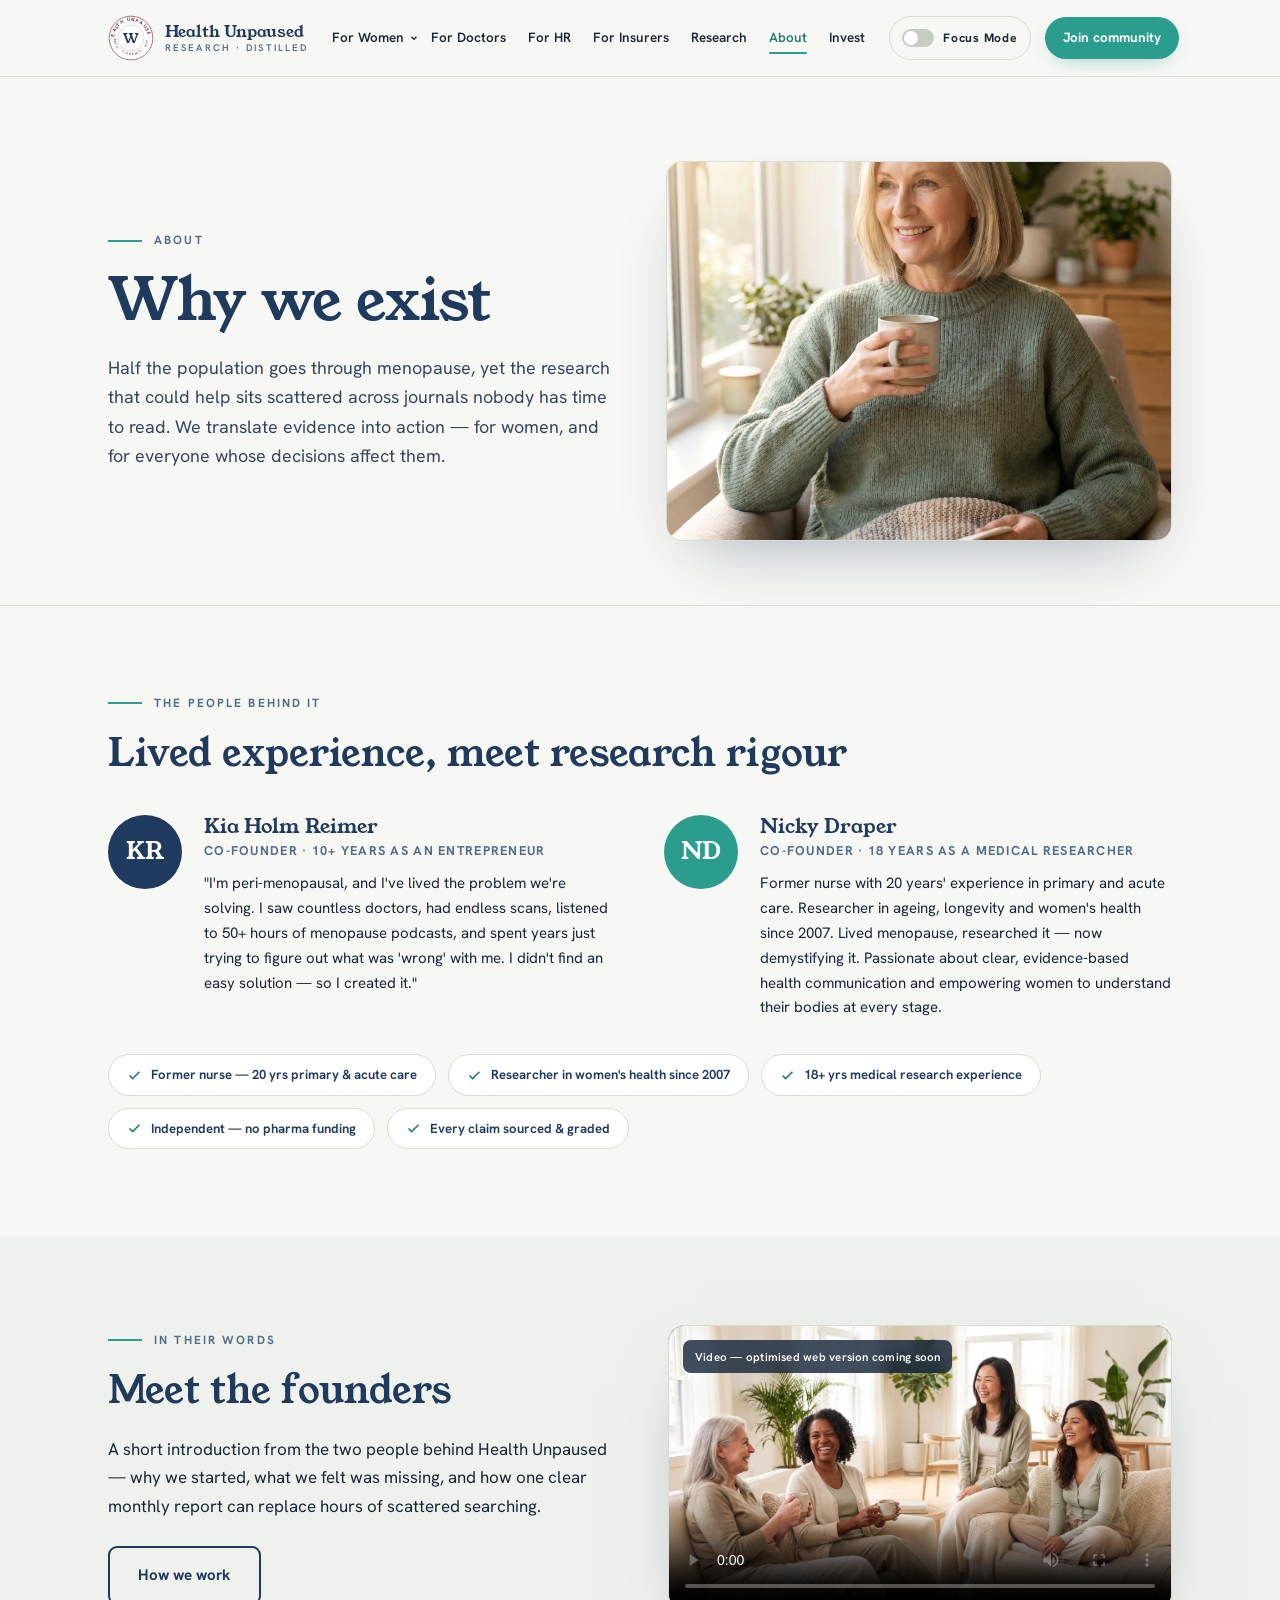
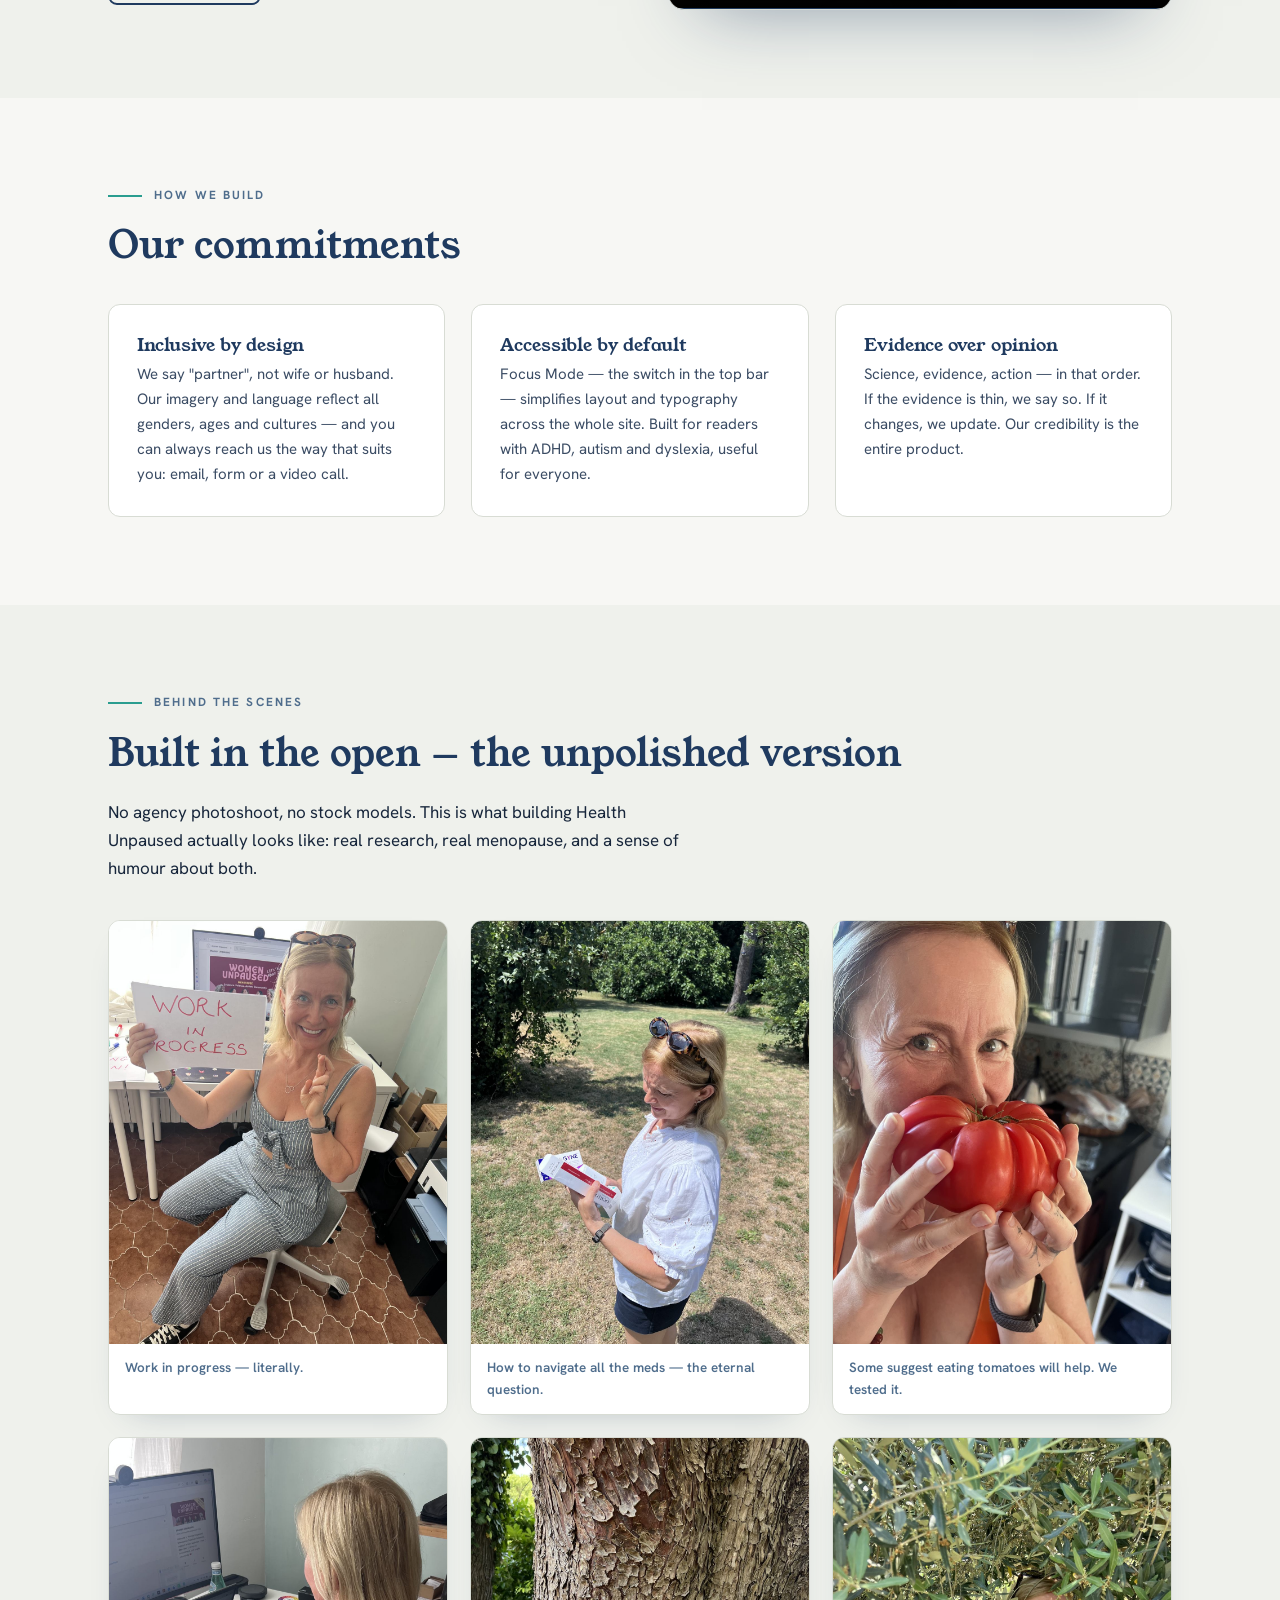
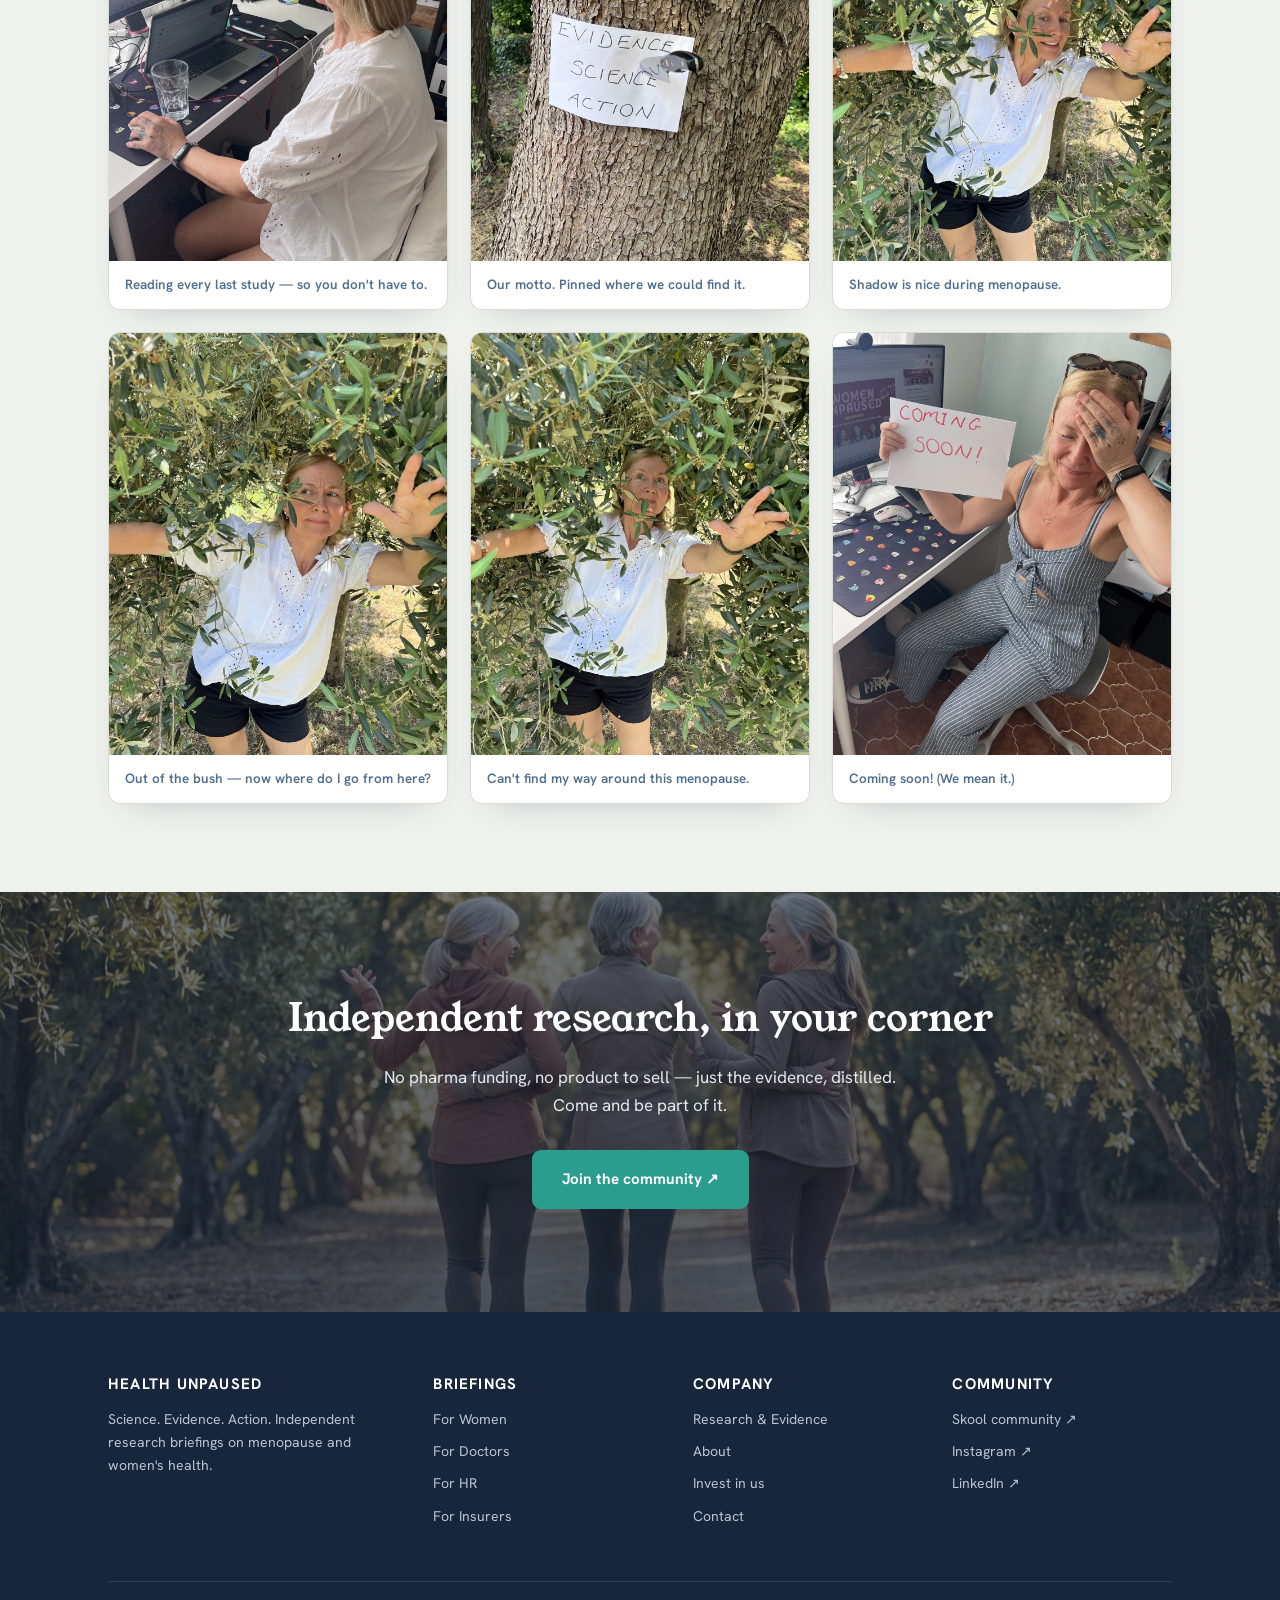
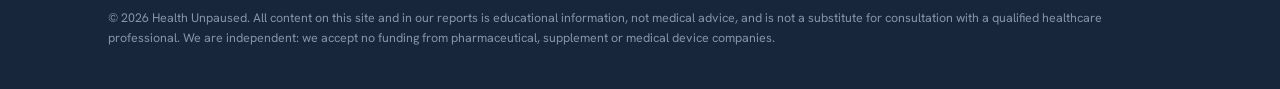
==== about.html @ a459e74f "Health Unpaused — client preview (site only, noindex) Co-Authored-By: Claude Fable 5 <noreply@anthro" ====
<!DOCTYPE html>
<html lang="en">
<head>
<meta charset="UTF-8">
<script>document.documentElement.className+=" js";</script>
<meta name="viewport" content="width=device-width, initial-scale=1">
<meta name="robots" content="noindex, nofollow">
<title>About | Health Unpaused</title>
<meta name="description" content="Why Health Unpaused exists: two founders — lived experience meets 18+ years of medical research — translating menopause and women's health evidence into action, inclusively and accessibly.">
<meta name="theme-color" content="#F7F7F4">
<meta property="og:type" content="website">
<meta property="og:site_name" content="Health Unpaused">
<meta property="og:title" content="About | Health Unpaused">
<meta property="og:description" content="Why Health Unpaused exists: two founders — lived experience meets 18+ years of medical research — translating menopause and women's health evidence into action, inclusively and accessibly.">
<link rel="icon" href="data:image/svg+xml,%3Csvg xmlns='http://www.w3.org/2000/svg' viewBox='0 0 64 64'%3E%3Ccircle cx='32' cy='32' r='30' fill='%23fff' stroke='%238A2432' stroke-width='3'/%3E%3Ctext x='32' y='42' text-anchor='middle' font-family='Georgia,serif' font-size='30' fill='%231F3A5F'%3EW%3C/text%3E%3C/svg%3E">
<link rel="stylesheet" href="assets/css/theme.css">
<script src="assets/js/site.js" defer></script>
</head>
<body>
<a class="skip-link" href="#main">Skip to content</a>

<header>
  <div class="focus-note" role="status">Focus Mode is on — a calmer, simplified view. Turn it off with the switch in the menu.</div>
  <div class="wrap nav">
    <a class="brand" href="index.html" aria-label="Health Unpaused — home">
      <svg width="50" height="50" viewBox="0 0 120 120" aria-hidden="true">
        <defs>
          <path id="arcTop" d="M 60,60 m -44,0 a 44,44 0 1,1 88,0"/>
          <path id="arcBot" d="M 60,60 m -44,0 a 44,44 0 1,0 88,0"/>
        </defs>
        <circle cx="60" cy="60" r="57" fill="#fff" stroke="#8A2432" stroke-width="1.6"/>
        <circle cx="60" cy="60" r="34" fill="none" stroke="#B9C0BA" stroke-width="1.4"/>
        <text font-family="Hanken Grotesk" font-size="12.5" font-weight="700" letter-spacing="3" fill="#7A1E2B"><textPath href="#arcTop" startOffset="50%" text-anchor="middle">HEALTH UNPAUSED</textPath></text>
        <text font-family="Hanken Grotesk" font-size="7.5" font-weight="600" letter-spacing="2" fill="#7A1E2B"><textPath href="#arcBot" startOffset="50%" text-anchor="middle">SCIENCE · EVIDENCE · ACTION</textPath></text>
        <text x="60" y="72" text-anchor="middle" font-family="Young Serif" font-size="34" fill="#1F3A5F">W</text>
      </svg>
      <span class="brand-name">Health Unpaused<small>Research · Distilled</small></span>
    </a>
    <button class="menu-btn" id="menuBtn" aria-expanded="false" aria-controls="navLinks">Menu</button>
    <nav class="nav-links" id="navLinks" aria-label="Main">
      <div class="has-sub">
        <a href="for-women.html">For Women <svg class="caret" width="10" height="10" viewBox="0 0 24 24" fill="none" stroke="currentColor" stroke-width="3" aria-hidden="true"><path d="M6 9l6 6 6-6"/></svg></a>
        <div class="sub" aria-label="For Women">
          <a href="for-women.html">Overview<small>The evidence brief &amp; what you get</small></a>
          <a href="for-women-v2.html">Women Unpaused<small>The community — let's talk about it</small></a>
        </div>
      </div>
      <a href="for-doctors.html">For Doctors</a>
      <a href="for-hr.html">For HR</a>
      <a href="for-insurance.html">For Insurers</a>
      <a href="research.html">Research</a>
      <a href="about.html">About</a>
      <a href="invest.html">Invest</a>
      <a class="nav-join-mobile" href="https://www.skool.com/women-unpaused-4360" target="_blank" rel="noopener">Join the community ↗</a>
    </nav>
    <button class="focus-toggle" id="focusToggle" aria-pressed="false" title="Focus Mode simplifies layout and typography for easier reading — helpful for ADHD, autism and dyslexia.">
      <span class="track" aria-hidden="true"><span class="knob"></span></span>
      <span class="label-txt">Focus&nbsp;Mode</span>
    </button>
    <a class="nav-cta" href="https://www.skool.com/women-unpaused-4360" target="_blank" rel="noopener">Join community</a>
  </div>
</header>

<main id="main">

  <!-- HERO -->
  <div class="seg-hero reveal">
    <div class="wrap">
      <div class="split">
        <div>
          <p class="eyebrow">About</p>
          <h1>Why we exist</h1>
          <p class="lede">Half the population goes through menopause, yet the research that could help sits scattered across journals nobody has time to read. We translate evidence into action — for women, and for everyone whose decisions affect them.</p>
        </div>
        <div class="split-media">
          <div class="frame-img"><img src="assets/img/hero-woman.webp" alt="A woman reading with a cup of coffee by a bright window, calm and unhurried" loading="eager"></div>
        </div>
      </div>
    </div>
  </div>

  <!-- FOUNDERS -->
  <section class="block">
    <div class="wrap reveal">
      <p class="eyebrow">The people behind it</p>
      <h2>Lived experience, meet research rigour</h2>
      <div class="grid-2" style="align-items:start;gap:48px;margin-top:40px">
        <div class="person">
          <div class="avatar" aria-hidden="true">KR</div>
          <div>
            <h3>Kia Holm Reimer</h3>
            <div class="role">Co-founder · 10+ years as an entrepreneur</div>
            <p>"I'm peri-menopausal, and I've lived the problem we're solving. I saw countless doctors, had endless scans, listened to 50+ hours of menopause podcasts, and spent years just trying to figure out what was 'wrong' with me. I didn't find an easy solution — so I created it."</p>
          </div>
        </div>
        <div class="person">
          <div class="avatar alt" aria-hidden="true">ND</div>
          <div>
            <h3>Nicky Draper</h3>
            <div class="role">Co-founder · 18 years as a medical researcher</div>
            <p>Former nurse with 20 years' experience in primary and acute care. Researcher in ageing, longevity and women's health since 2007. Lived menopause, researched it — now demystifying it. Passionate about clear, evidence-based health communication and empowering women to understand their bodies at every stage.</p>
          </div>
        </div>
      </div>
      <div class="cred-strip reveal">
        <span><svg width="15" height="15" viewBox="0 0 24 24" fill="none" stroke-width="2.4"><path d="M20 6 9 17l-5-5"/></svg>Former nurse — 20 yrs primary &amp; acute care</span>
        <span><svg width="15" height="15" viewBox="0 0 24 24" fill="none" stroke-width="2.4"><path d="M20 6 9 17l-5-5"/></svg>Researcher in women's health since 2007</span>
        <span><svg width="15" height="15" viewBox="0 0 24 24" fill="none" stroke-width="2.4"><path d="M20 6 9 17l-5-5"/></svg>18+ yrs medical research experience</span>
        <span><svg width="15" height="15" viewBox="0 0 24 24" fill="none" stroke-width="2.4"><path d="M20 6 9 17l-5-5"/></svg>Independent — no pharma funding</span>
        <span><svg width="15" height="15" viewBox="0 0 24 24" fill="none" stroke-width="2.4"><path d="M20 6 9 17l-5-5"/></svg>Every claim sourced &amp; graded</span>
      </div>
    </div>
  </section>

  <!-- VIDEO FEATURE -->
  <section class="block panel">
    <div class="wrap">
      <div class="split reveal">
        <div>
          <p class="eyebrow">In their words</p>
          <h2>Meet the founders</h2>
          <p style="margin:18px 0 26px">A short introduction from the two people behind Health Unpaused — why we started, what we felt was missing, and how one clear monthly report can replace hours of scattered searching.</p>
          <a class="btn ghost" href="research.html">How we work</a>
        </div>
        <div class="split-media">
          <div class="video-frame decorative">
            <video controls preload="none" poster="assets/img/community.webp" aria-label="About Health Unpaused — a message from the founders">
              <source src="assets/video/about-us.mov" type="video/quicktime">
              Your browser can't play this video yet.
            </video>
            <span class="poster-note">Video — optimised web version coming soon</span>
          </div>
        </div>
      </div>
    </div>
  </section>

  <!-- COMMITMENTS -->
  <section class="block">
    <div class="wrap reveal">
      <p class="eyebrow">How we build</p>
      <h2>Our commitments</h2>
      <div class="grid-3 stagger" style="margin-top:36px">
        <div class="card"><h3>Inclusive by design</h3><p>We say "partner", not wife or husband. Our imagery and language reflect all genders, ages and cultures — and you can always reach us the way that suits you: email, form or a video call.</p></div>
        <div class="card"><h3>Accessible by default</h3><p>Focus Mode — the switch in the top bar — simplifies layout and typography across the whole site. Built for readers with ADHD, autism and dyslexia, useful for everyone.</p></div>
        <div class="card"><h3>Evidence over opinion</h3><p>Science, evidence, action — in that order. If the evidence is thin, we say so. If it changes, we update. Our credibility is the entire product.</p></div>
      </div>
    </div>
  </section>

  <!-- BEHIND THE SCENES (real photos) -->
  <section class="block panel">
    <div class="wrap">
      <div class="reveal">
        <p class="eyebrow">Behind the scenes</p>
        <h2>Built in the open — the unpolished version</h2>
        <p style="margin-top:14px;max-width:58ch">No agency photoshoot, no stock models. This is what building Health Unpaused actually looks like: real research, real menopause, and a sense of humour about both.</p>
      </div>
      <div class="bts-grid stagger" style="margin-top:38px">
        <figure class="bts-card">
          <img src="assets/img/real/work-in-progress.jpg" alt="Kia at her desk holding a hand-written 'Work in progress' sign" loading="lazy">
          <figcaption>Work in progress — literally.</figcaption>
        </figure>
        <figure class="bts-card">
          <img src="assets/img/real/outdoors-products.jpg" alt="Kia outdoors, studying a menopause product box" loading="lazy">
          <figcaption>How to navigate all the meds — the eternal question.</figcaption>
        </figure>
        <figure class="bts-card">
          <img src="assets/img/real/tomatoes.jpg" alt="Kia holding a large tomato in front of her face" loading="lazy">
          <figcaption>Some suggest eating tomatoes will help. We tested it.</figcaption>
        </figure>
        <figure class="bts-card">
          <img src="assets/img/real/nicky-research.jpg" alt="At the desk, deep in the latest research" loading="lazy">
          <figcaption>Reading every last study — so you don't have to.</figcaption>
        </figure>
        <figure class="bts-card">
          <img src="assets/img/real/evidence-tree-2.jpg" alt="A hand-written note reading Evidence, Science, Action pinned to a tree" loading="lazy">
          <figcaption>Our motto. Pinned where we could find it.</figcaption>
        </figure>
        <figure class="bts-card">
          <img src="assets/img/real/shadow-olive.jpg" alt="Kia laughing among the branches of an olive tree" loading="lazy">
          <figcaption>Shadow is nice during menopause.</figcaption>
        </figure>
        <figure class="bts-card">
          <img src="assets/img/real/out-of-bush.jpg" alt="Kia emerging from an olive bush with a big smile" loading="lazy">
          <figcaption>Out of the bush — now where do I go from here?</figcaption>
        </figure>
        <figure class="bts-card">
          <img src="assets/img/real/cant-find-way.jpg" alt="Kia playfully lost among olive branches" loading="lazy">
          <figcaption>Can't find my way around this menopause.</figcaption>
        </figure>
        <figure class="bts-card">
          <img src="assets/img/real/coming-soon.jpg" alt="Kia at her desk holding a hand-written 'Coming soon!' sign" loading="lazy">
          <figcaption>Coming soon! (We mean it.)</figcaption>
        </figure>
      </div>
    </div>
  </section>

  <!-- CLOSING CTA (image band) -->
  <section class="imgband imgband--center" aria-label="Join the community">
    <img src="assets/img/walking.webp" alt="Three women walking together on a tree-lined path in golden light" data-parallax>
    <div class="wrap" style="text-align:center;padding-block:20px">
      <h2 style="margin-inline:auto">Independent research, in your corner</h2>
      <p style="margin:14px auto 30px;max-width:52ch">No pharma funding, no product to sell — just the evidence, distilled. Come and be part of it.</p>
      <a class="btn primary" href="https://www.skool.com/women-unpaused-4360" target="_blank" rel="noopener">Join the community ↗</a>
    </div>
  </section>

</main>

<footer>
  <div class="wrap">
    <div class="foot-grid">
      <div>
        <h3>Health Unpaused</h3>
        <p style="max-width:32ch">Science. Evidence. Action. Independent research briefings on menopause and women's health.</p>
      </div>
      <div>
        <h3>Briefings</h3>
        <ul>
          <li><a href="for-women.html">For Women</a></li>
          <li><a href="for-doctors.html">For Doctors</a></li>
          <li><a href="for-hr.html">For HR</a></li>
          <li><a href="for-insurance.html">For Insurers</a></li>
        </ul>
      </div>
      <div>
        <h3>Company</h3>
        <ul>
          <li><a href="research.html">Research &amp; Evidence</a></li>
          <li><a href="about.html">About</a></li>
          <li><a href="invest.html">Invest in us</a></li>
          <li><a href="mailto:hello@healthunpaused.com">Contact</a></li>
        </ul>
      </div>
      <div>
        <h3>Community</h3>
        <ul>
          <li><a href="https://www.skool.com/women-unpaused-4360" target="_blank" rel="noopener">Skool community ↗</a></li>
          <li><a href="https://www.instagram.com/health_unpaused/" target="_blank" rel="noopener">Instagram ↗</a></li>
          <li><a href="https://www.linkedin.com/company/health-unpaused" target="_blank" rel="noopener">LinkedIn ↗</a></li>
        </ul>
      </div>
    </div>
    <p class="disclaimer">© 2026 Health Unpaused. All content on this site and in our reports is educational information, not medical advice, and is not a substitute for consultation with a qualified healthcare professional. We are independent: we accept no funding from pharmaceutical, supplement or medical device companies.</p>
  </div>
</footer>

</body>
</html>
---- assets/css/theme.css ----
/* ============================================================
   Health Unpaused — theme.css
   Editorial, calm, credible. Matches the client-approved look.
   Young Serif (display) + Hanken Grotesk (body), hosted locally.
   Palette from the June 2026 brand notes.
   ============================================================ */

/* ---------- Local fonts (self-hosted, Shopify-portable) ---------- */
@font-face{
  font-family:'Young Serif';
  font-style:normal; font-weight:400; font-display:swap;
  src:url('../fonts/young-serif.woff2') format('woff2');
}
@font-face{
  font-family:'Hanken Grotesk';
  font-style:normal; font-weight:300 700; font-display:swap;   /* variable */
  src:url('../fonts/hanken-variable.woff2') format('woff2');
}
@font-face{
  font-family:'Hanken Grotesk';
  font-style:italic; font-weight:400; font-display:swap;
  src:url('../fonts/hanken-italic-400.woff2') format('woff2');
}

:root{
  --ink:#17263B;
  --navy:#1F3A5F;
  --slate:#4F6D8C;
  --teal:#2A9D8F;
  --teal-dark:#1F7A6F;
  --paper:#F7F7F4;
  --panel:#EFF1EC;
  --sage:#A9BCB1;
  --line:#D8DCD4;
  /* segment accents (from notes) */
  --seg-women:#840004;
  --seg-women-bright:#ff009d;
  --seg-doctors:#4A6FA5;
  --seg-hr:#7A5C8E;
  --seg-ins:#8f7a5c;
  --display:'Young Serif',Georgia,'Times New Roman',serif;
  --body:'Hanken Grotesk',-apple-system,BlinkMacSystemFont,'Segoe UI',sans-serif;
  --max:1120px;
}

*{margin:0;padding:0;box-sizing:border-box}
html{scroll-behavior:smooth}
/* pre-reveal X-offsets & tilted cards must never widen the page */
html,body{overflow-x:clip}
body{
  font-family:var(--body);
  background:var(--paper);
  color:var(--ink);
  font-size:17px;
  line-height:1.65;
  -webkit-font-smoothing:antialiased;
  text-rendering:optimizeLegibility;
}
::selection{background:var(--teal);color:#fff}
a{color:var(--teal-dark)}
a:focus-visible,button:focus-visible{outline:3px solid var(--teal);outline-offset:3px;border-radius:2px}

/* skip-to-content (a11y) */
.skip-link{
  position:absolute;left:-9999px;top:0;z-index:200;
  background:var(--navy);color:#fff;font-weight:700;font-size:.9rem;
  padding:12px 20px;border-radius:0 0 10px 0;text-decoration:none;
}
.skip-link:focus{left:0}
img,svg,video{display:block;max-width:100%}

.wrap{max-width:var(--max);margin:0 auto;padding:0 28px}
h1,h2,h3{font-family:var(--display);font-weight:400;line-height:1.15;color:var(--navy)}
h1{font-size:clamp(1.9rem,4.6vw,3.6rem);letter-spacing:-.01em}
h2{font-size:clamp(1.7rem,3.2vw,2.4rem);margin-bottom:.6em}
h3{font-size:1.25rem;margin-bottom:.4em}
p{max-width:64ch}

.eyebrow{
  font-size:.74rem;font-weight:700;letter-spacing:.18em;text-transform:uppercase;
  color:var(--slate);display:flex;align-items:center;gap:12px;margin-bottom:18px;
}
.eyebrow::before{content:"";width:34px;height:2px;background:var(--teal);flex:none}
.seg-women .eyebrow::before{background:var(--seg-women)}
.seg-doctors .eyebrow::before{background:var(--seg-doctors)}
.seg-hr .eyebrow::before{background:var(--seg-hr)}
.seg-ins .eyebrow::before{background:var(--seg-ins)}

/* ---------- Header ---------- */
header{
  position:sticky;top:0;z-index:50;background:rgba(247,247,244,.92);
  backdrop-filter:blur(10px);border-bottom:1px solid var(--line);
  transition:box-shadow .25s;
}
header.scrolled{box-shadow:0 10px 30px -18px rgba(31,58,95,.28)}
.nav{display:flex;align-items:center;gap:14px;height:76px;transition:height .25s}
header.scrolled .nav{height:62px}
.brand{display:flex;align-items:center;gap:11px;text-decoration:none;color:var(--navy);flex:none}
.brand svg{width:46px;height:46px;transition:width .25s,height .25s}
header.scrolled .brand svg{width:38px;height:38px}
.brand-name{font-family:var(--display);font-size:1.02rem;line-height:1.05;white-space:nowrap}
.brand-name small{display:block;font-family:var(--body);font-size:.6rem;font-weight:600;letter-spacing:.22em;text-transform:uppercase;color:var(--slate);margin-top:3px}
.nav-links{display:flex;gap:2px;margin-left:auto;flex-wrap:nowrap;align-items:center}
.nav-links a{
  text-decoration:none;color:var(--ink);font-weight:600;font-size:.84rem;
  padding:8px 10px;border-radius:6px;white-space:nowrap;position:relative;
}
.nav-links a::after{
  content:"";position:absolute;left:10px;right:10px;bottom:3px;height:2px;border-radius:2px;
  background:var(--teal);transform:scaleX(0);transform-origin:left;transition:transform .22s cubic-bezier(.22,.61,.36,1);
}
.nav-links a:hover{color:var(--teal-dark)}
.nav-links a:hover::after{transform:scaleX(1)}
.nav-links a[aria-current="page"]{color:var(--teal-dark)}
.nav-links a[aria-current="page"]::after{transform:scaleX(1)}
.nav-cta{
  flex:none;background:var(--teal);color:#fff;text-decoration:none;font-weight:700;
  font-size:.84rem;padding:10px 18px;border-radius:99px;white-space:nowrap;
  box-shadow:0 8px 20px -10px rgba(42,157,143,.55);
  transition:background .18s,transform .18s,box-shadow .18s;
}
.nav-cta:hover{background:var(--teal-dark);transform:translateY(-1px);box-shadow:0 12px 24px -10px rgba(42,157,143,.6)}

/* ---- nav dropdown (For Women) ---- */
.has-sub{position:relative;display:flex;align-items:center}
.has-sub>a{display:inline-flex;align-items:center;gap:5px}
.has-sub .caret{transition:transform .2s;flex:none}
.has-sub:hover .caret,.has-sub:focus-within .caret{transform:rotate(180deg)}
.has-sub .sub{
  position:absolute;top:calc(100% - 2px);left:0;min-width:250px;
  background:var(--paper);border:1px solid var(--line);border-radius:12px;
  box-shadow:0 24px 50px -22px rgba(31,58,95,.35);padding:8px;
  opacity:0;visibility:hidden;transform:translateY(6px);
  transition:opacity .18s,transform .18s,visibility .18s;z-index:70;
}
.has-sub:hover .sub,.has-sub:focus-within .sub,.has-sub.open .sub{opacity:1;visibility:visible;transform:none}
.has-sub.open .caret{transform:rotate(180deg)}
.has-sub .sub a{display:block;padding:11px 13px;border-radius:8px;font-size:.86rem;white-space:normal}
.has-sub .sub a small{display:block;font-weight:500;color:var(--slate);font-size:.76rem;margin-top:1px}
.has-sub .sub a:hover{background:var(--panel);color:var(--teal-dark)}
.has-sub .sub a::after{display:none}
.has-sub>a.is-current-parent{color:var(--teal-dark)}
.has-sub>a.is-current-parent::after{transform:scaleX(1)}
@media(max-width:1100px){
  .has-sub{flex-direction:column;align-items:stretch}
  .has-sub .caret{display:none}
  .has-sub .sub{
    position:static;opacity:1;visibility:visible;transform:none;
    border:none;box-shadow:none;background:transparent;padding:0 0 4px 16px;min-width:0;
  }
  .has-sub .sub a{font-size:.95rem;padding:10px 12px}
}

/* Focus mode switch */
.focus-toggle{
  flex:none;display:flex;align-items:center;gap:9px;background:none;border:1px solid var(--line);
  border-radius:99px;padding:7px 12px;cursor:pointer;font-family:var(--body);
  font-size:.76rem;font-weight:700;letter-spacing:.06em;color:var(--ink);
  min-height:44px;
}
.focus-toggle .track{width:32px;height:18px;border-radius:99px;background:#C7CCC3;position:relative;transition:background .2s;flex:none}
.focus-toggle .knob{position:absolute;top:2px;left:2px;width:14px;height:14px;border-radius:50%;background:#fff;transition:transform .2s}
.focus-toggle[aria-pressed="true"] .track{background:var(--teal)}
.focus-toggle[aria-pressed="true"] .knob{transform:translateX(14px)}
.menu-btn{display:none;background:none;border:1px solid var(--line);border-radius:8px;padding:9px 13px;min-height:44px;font-weight:700;font-size:.85rem;cursor:pointer;font-family:var(--body);color:var(--ink)}

/* ---------- Sections ---------- */
section.block{padding:88px 0}
section.block.tight{padding:56px 0}
.panel{background:var(--panel)}
.sage{background:var(--sage)}
.dark{background:var(--navy);color:#E8ECF1}
.dark h2,.dark h3{color:#fff}
.dark p{color:#C9D3DE}
.dark .eyebrow{color:#9FB4CC}

/* ---------- Hero ---------- */
.hero{padding:92px 0 84px;position:relative;overflow:hidden}
.hero-grid{display:grid;grid-template-columns:1.12fr .88fr;gap:60px;align-items:center}
.hero p.lede{font-size:1.16rem;margin:22px 0 32px;color:#33465F}
.cta-row{display:flex;gap:14px;flex-wrap:wrap}
.btn{
  display:inline-flex;align-items:center;gap:9px;text-decoration:none;font-weight:700;font-size:.95rem;
  padding:15px 28px;border-radius:9px;border:2px solid transparent;cursor:pointer;font-family:var(--body);
  transition:background .18s,color .18s,transform .18s;
}
.btn.primary{background:var(--teal);color:#fff}
.btn.primary:hover{background:var(--teal-dark)}
.btn.ghost{border-color:var(--navy);color:var(--navy);background:transparent}
.btn.ghost:hover{background:var(--navy);color:#fff}
.dark .btn.ghost{border-color:#fff;color:#fff}
.dark .btn.ghost:hover{background:#fff;color:var(--navy)}
.trust-strip{
  display:flex;gap:26px;flex-wrap:wrap;margin-top:42px;padding-top:26px;border-top:1px solid var(--line);
  font-size:.84rem;font-weight:600;color:var(--slate);
}
.trust-strip span{display:flex;align-items:center;gap:8px}
.trust-strip svg{flex:none}

/* Report artifact */
.report-card{
  background:#fff;border:1px solid var(--line);border-radius:14px;
  box-shadow:0 24px 60px -30px rgba(31,58,95,.35);
  padding:34px 32px;position:relative;transform:rotate(1.4deg);
}
.report-card::before{content:"";position:absolute;inset:0;border-radius:14px;background:linear-gradient(135deg,transparent 60%,rgba(42,157,143,.07));pointer-events:none}
.report-meta{display:flex;justify-content:space-between;font-size:.68rem;font-weight:700;letter-spacing:.16em;text-transform:uppercase;color:var(--slate);border-bottom:2px solid var(--navy);padding-bottom:12px;margin-bottom:20px}
.report-card h3{font-size:1.3rem;margin-bottom:14px}
.report-line{height:9px;border-radius:5px;background:var(--panel);margin-bottom:10px}
.report-line.w80{width:80%}.report-line.w60{width:60%}.report-line.w90{width:90%}
.report-tag{display:inline-block;font-size:.7rem;font-weight:700;letter-spacing:.1em;text-transform:uppercase;background:var(--panel);color:var(--navy);border-radius:5px;padding:5px 10px;margin:14px 8px 4px 0}
.report-foot{margin-top:20px;padding-top:14px;border-top:1px solid var(--line);display:flex;justify-content:space-between;align-items:center;font-size:.78rem;color:var(--slate);font-weight:600}
.read-time{color:var(--teal-dark)}

/* ---------- grids & cards ---------- */
.grid-3{display:grid;grid-template-columns:repeat(3,1fr);gap:26px}
.grid-2{display:grid;grid-template-columns:1fr 1fr;gap:26px}
.grid-4{display:grid;grid-template-columns:repeat(4,1fr);gap:22px}
.card{background:#fff;border:1px solid var(--line);border-radius:12px;padding:30px 28px}
.panel .card,.sage .card{background:var(--paper)}
.card h3{font-size:1.12rem}
.card p{font-size:.94rem;color:#3B4C64}

/* steps */
.step-num{font-family:var(--display);font-size:2rem;color:var(--teal);line-height:1;margin-bottom:14px}
.step h3{font-size:1.08rem}

/* audience cards */
.aud-card{
  position:relative;background:#fff;border:1px solid var(--line);border-radius:12px;
  padding:32px 28px 28px;text-decoration:none;color:var(--ink);display:block;
  transition:transform .18s,box-shadow .18s;overflow:hidden;
}
.aud-card::before{content:"";position:absolute;top:0;left:0;right:0;height:5px;background:var(--seg)}
.aud-card:hover{transform:translateY(-4px);box-shadow:0 18px 40px -24px rgba(31,58,95,.4)}
.aud-card .who{font-size:.7rem;font-weight:700;letter-spacing:.16em;text-transform:uppercase;color:var(--seg);margin-bottom:12px}
.aud-card h3{margin-bottom:10px}
.aud-card p{font-size:.92rem;color:#3B4C64;margin-bottom:18px}
.aud-card .go{font-weight:700;font-size:.88rem;color:var(--seg)}

/* USP grid */
.usp{display:grid;grid-template-columns:repeat(3,1fr);gap:1px;background:var(--line);border:1px solid var(--line);border-radius:12px;overflow:hidden}
.usp div{background:var(--paper);padding:30px 28px}
.usp h3{font-size:1.02rem}
.usp p{font-size:.9rem;color:#3B4C64;margin-top:8px}
.dark .usp div{background:#26436B}
.dark .usp{background:#33517A;border-color:#33517A}
.dark .usp p{color:#C9D3DE}

/* team */
.person{display:flex;gap:22px;align-items:flex-start}
.avatar{flex:none;width:74px;height:74px;border-radius:50%;background:var(--navy);color:#fff;display:flex;align-items:center;justify-content:center;font-family:var(--display);font-size:1.5rem}
.avatar.alt{background:var(--teal)}
.person h3{margin-bottom:2px}
.person .role{font-size:.8rem;font-weight:700;letter-spacing:.1em;text-transform:uppercase;color:var(--slate);margin-bottom:10px}
.person p{font-size:.94rem}

/* segment page heroes */
.seg-hero{padding:84px 0 64px;border-bottom:1px solid var(--line)}
@media(min-width:981px){.seg-hero .split{gap:52px}}
.seg-hero .lede{font-size:1.12rem;color:#33465F;margin-top:18px;max-width:62ch}
.checklist{list-style:none;margin:26px 0}
.checklist li{padding:14px 0 14px 40px;position:relative;border-bottom:1px solid var(--line);font-size:.98rem}
.checklist li:last-child{border-bottom:none}
.checklist li::before{
  content:"";position:absolute;left:4px;top:19px;width:18px;height:18px;border-radius:50%;
  background:var(--seg,var(--teal));
  -webkit-mask:url('data:image/svg+xml,<svg xmlns="http://www.w3.org/2000/svg" viewBox="0 0 24 24"><path fill="black" d="M9.55 17.05 4.5 12l1.4-1.4 3.65 3.65 8.55-8.55 1.4 1.4z"/></svg>') center/contain no-repeat;
  mask:url('data:image/svg+xml,<svg xmlns="http://www.w3.org/2000/svg" viewBox="0 0 24 24"><path fill="black" d="M9.55 17.05 4.5 12l1.4-1.4 3.65 3.65 8.55-8.55 1.4 1.4z"/></svg>') center/contain no-repeat;
}
.sub-box{background:#fff;border:1px solid var(--line);border-left:5px solid var(--seg,var(--teal));border-radius:12px;padding:34px 32px}
.sub-box .price{font-family:var(--display);font-size:2rem;color:var(--navy)}
.sub-box .per{font-size:.85rem;color:var(--slate);font-weight:600}
.sub-box ul{list-style:none;margin:18px 0 24px}
.sub-box li{padding:7px 0 7px 26px;position:relative;font-size:.92rem}
.sub-box li::before{content:"—";position:absolute;left:0;color:var(--seg,var(--teal));font-weight:700}
.note{font-size:.82rem;color:var(--slate);margin-top:14px}

/* methodology rows */
.method-row{display:grid;grid-template-columns:220px 1fr;gap:26px;padding:26px 0;border-bottom:1px solid var(--line)}
.method-row:last-child{border-bottom:none}
.method-row h3{font-size:1.02rem}
.method-row p{font-size:.94rem;color:#3B4C64}
.src-tags{display:flex;flex-wrap:wrap;gap:10px;margin-top:14px}
.src-tags span{background:#fff;border:1px solid var(--line);border-radius:6px;padding:7px 13px;font-size:.8rem;font-weight:600;color:var(--navy)}

/* ============ NEW: real media (images + video) ============ */
/* Rounded framed media block */
.media{border-radius:14px;overflow:hidden;border:1px solid var(--line);background:#fff;box-shadow:0 24px 60px -34px rgba(31,58,95,.4)}
.media img,.media video{width:100%;height:100%;object-fit:cover;display:block}
.media--tall{aspect-ratio:4/5}
.media--wide{aspect-ratio:16/10}

/* Myth graphic gallery — horizontal scroll, contained */
.myth-rail{
  display:grid;grid-auto-flow:column;grid-auto-columns:minmax(230px,270px);
  gap:22px;overflow-x:auto;scroll-snap-type:x mandatory;
  padding:6px 2px 22px;margin-top:36px;
  scrollbar-width:thin;
}
.myth-rail::-webkit-scrollbar{height:8px}
.myth-rail::-webkit-scrollbar-thumb{background:var(--sage);border-radius:99px}
.myth-card{
  scroll-snap-align:start;border-radius:12px;overflow:hidden;border:1px solid var(--line);
  background:#fff;box-shadow:0 10px 30px -20px rgba(31,58,95,.4);
}
.myth-card img{width:100%;display:block}
.myth-cap{font-size:.72rem;font-weight:700;letter-spacing:.02em;color:var(--slate);padding:12px 14px;text-align:center}

/* Video hero / feature */
.video-frame{position:relative;border-radius:16px;overflow:hidden;border:1px solid var(--line);background:var(--navy);box-shadow:0 30px 70px -34px rgba(31,58,95,.5)}
.video-frame video,.video-frame img{width:100%;display:block;aspect-ratio:16/9;object-fit:cover}
.video-frame .poster-note{
  position:absolute;left:14px;top:14px;right:14px;width:max-content;max-width:calc(100% - 28px);
  background:rgba(23,38,59,.82);color:#fff;pointer-events:none;
  font-size:.72rem;font-weight:600;letter-spacing:.02em;padding:7px 12px;border-radius:8px;backdrop-filter:blur(4px);
}
.video-frame .play{
  position:absolute;inset:0;display:flex;align-items:center;justify-content:center;pointer-events:none;
}
.video-frame .play span{
  width:70px;height:70px;border-radius:50%;background:rgba(255,255,255,.92);
  display:flex;align-items:center;justify-content:center;box-shadow:0 8px 30px rgba(0,0,0,.3);
}

/* image + text split */
.split{display:grid;grid-template-columns:1fr 1fr;gap:56px;align-items:center}
.split.rev>.split-media{order:2}

/* footer */
footer{background:var(--ink);color:#B9C4D2;padding:64px 0 40px;font-size:.88rem}
footer h3{color:#fff;font-size:.95rem;font-family:var(--body);font-weight:700;letter-spacing:.08em;text-transform:uppercase;margin-bottom:14px}
footer a{color:#B9C4D2;text-decoration:none}
footer a:hover{color:#fff;text-decoration:underline}
.foot-grid{display:grid;grid-template-columns:1.3fr 1fr 1fr 1fr;gap:40px;margin-bottom:44px}
.foot-grid ul{list-style:none}
.foot-grid li{margin-bottom:9px}
.disclaimer{border-top:1px solid #2C3E58;padding-top:26px;font-size:.78rem;color:#8494A9;max-width:none}

/* reveal — only hide when JS is available (html.js), so no-JS/failed-JS still shows everything */
.js .reveal{opacity:0;transform:translateY(30px);transition:opacity .9s cubic-bezier(.22,.61,.36,1),transform .9s cubic-bezier(.22,.61,.36,1)}
.js .reveal[data-reveal="left"]{transform:translateX(-44px)}
.js .reveal[data-reveal="right"]{transform:translateX(44px)}
@media(max-width:640px){
  .js .reveal[data-reveal="left"]{transform:translateX(-18px)}
  .js .reveal[data-reveal="right"]{transform:translateX(18px)}
}
.js .reveal[data-reveal="zoom"]{transform:scale(.94)}
.reveal.in{opacity:1;transform:none}
/* staggered children reveal */
.js .stagger>*{opacity:0;transform:translateY(26px);transition:opacity .7s cubic-bezier(.22,.61,.36,1),transform .7s cubic-bezier(.22,.61,.36,1)}
.stagger.in>*{opacity:1;transform:none}
.stagger.in>*:nth-child(2){transition-delay:.08s}
.stagger.in>*:nth-child(3){transition-delay:.16s}
.stagger.in>*:nth-child(4){transition-delay:.24s}
.stagger.in>*:nth-child(5){transition-delay:.32s}
.stagger.in>*:nth-child(6){transition-delay:.40s}

/* ============ Hero: image + ambient motion ============ */
.hero{position:relative}
.hero-bg{position:absolute;inset:0;overflow:hidden;pointer-events:none;z-index:0}
.hero-bg::before{
  content:"";position:absolute;width:60vw;height:60vw;max-width:820px;max-height:820px;
  right:-14vw;top:-22vw;border-radius:50%;
  background:radial-gradient(circle at 50% 50%, rgba(42,157,143,.14), rgba(42,157,143,0) 66%);
  animation:float1 16s ease-in-out infinite;
}
.hero-bg::after{
  content:"";position:absolute;width:44vw;height:44vw;max-width:560px;max-height:560px;
  left:-10vw;bottom:-18vw;border-radius:50%;
  background:radial-gradient(circle at 50% 50%, rgba(169,188,177,.28), rgba(169,188,177,0) 68%);
  animation:float2 20s ease-in-out infinite;
}
.hero .wrap{position:relative;z-index:1}
@keyframes float1{0%,100%{transform:translate(0,0)}50%{transform:translate(-24px,26px)}}
@keyframes float2{0%,100%{transform:translate(0,0)}50%{transform:translate(20px,-22px)}}

/* Hero portrait framed image */
.hero-portrait{
  position:relative;border-radius:18px;overflow:hidden;border:1px solid var(--line);
  box-shadow:0 34px 70px -34px rgba(31,58,95,.5);aspect-ratio:4/5;
}
.hero-portrait img{width:100%;height:100%;object-fit:cover}
/* floating mini report tag on the portrait */
.hero-portrait .float-tag{
  position:absolute;left:16px;bottom:16px;right:16px;background:rgba(255,255,255,.94);
  backdrop-filter:blur(6px);border-radius:12px;padding:14px 16px;
  box-shadow:0 12px 30px -12px rgba(31,58,95,.4);
  display:flex;align-items:center;gap:12px;
  animation:tagrise .9s .5s both cubic-bezier(.22,.61,.36,1);
}
@keyframes tagrise{from{opacity:0;transform:translateY(14px)}to{opacity:1;transform:none}}
.float-tag .ico{width:38px;height:38px;border-radius:9px;background:var(--teal);flex:none;display:flex;align-items:center;justify-content:center}
.float-tag b{font-family:var(--display);font-size:1rem;color:var(--navy);display:block;line-height:1.1}
.float-tag span{font-size:.76rem;color:var(--slate)}

/* ============ Detailed animated Monthly Brief ============ */
.brief{
  background:#fff;border:1px solid var(--line);border-radius:16px;
  box-shadow:0 30px 70px -34px rgba(31,58,95,.42);overflow:hidden;position:relative;
}
.brief__top{background:var(--navy);color:#fff;padding:20px 24px;position:relative;overflow:hidden}
.brief__top::after{content:"";position:absolute;right:-30px;top:-30px;width:120px;height:120px;border-radius:50%;background:rgba(42,157,143,.25)}
.brief__kicker{display:flex;justify-content:space-between;align-items:center;font-size:.66rem;font-weight:700;letter-spacing:.16em;text-transform:uppercase;color:#A9C3E0;position:relative;z-index:1}
.brief__title{font-family:var(--display);font-size:1.32rem;line-height:1.2;margin-top:12px;color:#fff;position:relative;z-index:1}
.brief__body{padding:22px 24px}
.brief__section+.brief__section{margin-top:18px;padding-top:18px;border-top:1px solid var(--line)}
.brief__label{font-size:.66rem;font-weight:700;letter-spacing:.14em;text-transform:uppercase;color:var(--teal-dark);margin-bottom:9px;display:flex;align-items:center;gap:8px}
.brief__label .dot{width:7px;height:7px;border-radius:50%;background:var(--teal);flex:none}
.brief__finding{display:flex;gap:12px;align-items:flex-start;font-size:.86rem;color:#33465F;margin-bottom:10px}
.brief__finding:last-child{margin-bottom:0}
.brief__grade{flex:none;font-size:.6rem;font-weight:800;letter-spacing:.05em;text-transform:uppercase;padding:3px 8px;border-radius:5px;margin-top:1px}
.brief__grade.strong{background:rgba(42,157,143,.15);color:var(--teal-dark)}
.brief__grade.mod{background:rgba(177,142,58,.16);color:#8a6d1e}
.brief__grade.emerging{background:rgba(79,109,140,.15);color:var(--slate)}
.brief__meter{height:6px;border-radius:99px;background:var(--panel);overflow:hidden;margin-top:6px}
.brief__meter i{display:block;height:100%;border-radius:99px;background:linear-gradient(90deg,var(--teal),var(--teal-dark));width:0;transition:width 1.3s .2s cubic-bezier(.22,.61,.36,1)}
.brief.in .brief__meter i{width:var(--w,70%)}
.brief__foot{display:flex;justify-content:space-between;align-items:center;background:var(--panel);padding:14px 24px;font-size:.78rem;color:var(--slate);font-weight:600}
.brief__foot .read{display:flex;align-items:center;gap:7px;color:var(--teal-dark)}
.brief__actions{display:flex;gap:8px;flex-wrap:wrap;margin-top:12px}
.brief__chip{font-size:.7rem;font-weight:700;background:var(--panel);color:var(--navy);border-radius:6px;padding:5px 10px}

/* ============ count-up stat band ============ */
.stat-band{display:grid;grid-template-columns:repeat(4,1fr);gap:1px;background:var(--line);border-radius:14px;overflow:hidden;border:1px solid var(--line)}
.stat-band .stat{background:var(--paper);padding:30px 24px;text-align:center}
.dark .stat-band{background:#33517A;border-color:#33517A}
.dark .stat-band .stat{background:#26436B}
.stat b{font-family:var(--display);font-size:2.6rem;color:var(--navy);line-height:1;display:block;font-variant-numeric:tabular-nums}
.dark .stat b{color:#fff}
.stat span{font-size:.86rem;color:var(--slate);margin-top:8px;display:block}
.dark .stat span{color:#C9D3DE}
@media(max-width:720px){.stat-band{grid-template-columns:1fr 1fr}}

/* ============ full-bleed image band ============ */
.imgband{position:relative;min-height:420px;display:flex;align-items:center;overflow:hidden;padding:56px 0}
.imgband img{position:absolute;inset:0;width:100%;height:100%;object-fit:cover}
.imgband::after{content:"";position:absolute;inset:0;background:linear-gradient(90deg,rgba(23,38,59,.82),rgba(23,38,59,.35))}
.imgband--center::after{background:linear-gradient(180deg,rgba(23,38,59,.62),rgba(23,38,59,.72))}
.imgband .wrap{position:relative;z-index:1;color:#fff}
.imgband h2,.imgband h3{color:#fff}
.imgband p{color:#E4EAF1}
.imgband .eyebrow{color:#A9C3E0}

/* framed inline image in split */
.frame-img{border-radius:16px;overflow:hidden;border:1px solid var(--line);box-shadow:0 30px 66px -34px rgba(31,58,95,.46);aspect-ratio:4/3}
.frame-img.tall{aspect-ratio:4/5}
.frame-img img{width:100%;height:100%;object-fit:cover;transition:transform 1.1s cubic-bezier(.22,.61,.36,1)}
.frame-img:hover img{transform:scale(1.04)}

/* ============ parallax image bands ============ */
.imgband{isolation:isolate}
.js .imgband img{height:126%;top:-13%;will-change:transform}
/* JS drives transform:translateY on [data-parallax] */

/* ============ hero brief tilt ============ */
.brief--tilt{transform:rotate(1.4deg);transition:transform .4s cubic-bezier(.22,.61,.36,1)}
.brief--tilt:hover{transform:rotate(0deg)}
body.focus .brief--tilt,body.focus .brief--tilt:hover{transform:none}

/* ============ problem card icons ============ */
.card .card-ico{
  width:44px;height:44px;border-radius:11px;display:flex;align-items:center;justify-content:center;
  background:rgba(42,157,143,.12);margin-bottom:16px;
}
.card .card-ico svg{stroke:var(--teal-dark)}

/* ============ honest social proof / voices ============ */
.quote-grid{display:grid;grid-template-columns:1fr 1fr 1fr;gap:26px;align-items:stretch}
@media(max-width:980px){.quote-grid{grid-template-columns:1fr}}
.quote-card{
  background:#fff;border:1px solid var(--line);border-radius:14px;padding:32px 30px;
  display:flex;flex-direction:column;box-shadow:0 18px 44px -30px rgba(31,58,95,.35);
}
.quote-card .qmark{font-family:var(--display);font-size:3rem;line-height:.6;color:var(--teal);margin-bottom:18px}
.quote-card blockquote{margin:0 0 22px;font-size:1.02rem;line-height:1.6;color:#33465F;font-style:italic;flex:1}
.quote-card .q-who{display:flex;align-items:center;gap:14px;padding-top:18px;border-top:1px solid var(--line)}
.quote-card .q-who .avatar{width:48px;height:48px;font-size:1rem}
.quote-card .q-who b{display:block;color:var(--navy);font-size:.95rem}
.quote-card .q-who span{font-size:.76rem;color:var(--slate);font-weight:600;letter-spacing:.04em;text-transform:uppercase}
.quote-card.invite{
  background:var(--navy);border-color:var(--navy);color:#E8ECF1;justify-content:center;text-align:left;
}
.quote-card.invite h3{color:#fff;font-size:1.3rem;margin-bottom:12px}
.quote-card.invite p{color:#C9D3DE;font-size:.94rem;margin-bottom:24px}
.cred-strip{
  display:flex;flex-wrap:wrap;gap:12px;margin-top:34px;
}
.cred-strip span{
  display:inline-flex;align-items:center;gap:9px;background:#fff;border:1px solid var(--line);
  border-radius:99px;padding:9px 18px;font-size:.82rem;font-weight:650;color:var(--navy);
}
.cred-strip svg{flex:none;stroke:var(--teal-dark)}
.panel .cred-strip span{background:var(--paper)}

/* ============ behind-the-scenes gallery (real photos) ============ */
.bts-grid{display:grid;grid-template-columns:repeat(3,1fr);gap:22px}
.bts-grid.four{grid-template-columns:repeat(4,1fr)}
@media(max-width:900px){.bts-grid,.bts-grid.four{grid-template-columns:1fr 1fr}}
@media(max-width:560px){.bts-grid,.bts-grid.four{grid-template-columns:1fr}}
/* playful scatter on the homepage strip */
.bts-grid.four .bts-card:nth-child(odd){transform:rotate(-1.1deg)}
.bts-grid.four .bts-card:nth-child(even){transform:rotate(1.1deg) translateY(10px)}
.bts-grid.four .bts-card:hover{transform:rotate(0) translateY(-4px)}
body.focus .bts-grid.four .bts-card{transform:none}
.sage .bts-card{border-color:rgba(255,255,255,.5)}
.sage h2{color:var(--navy)}
.sage .eyebrow{color:#3d5147}
.sage .eyebrow::before{background:var(--navy)}
.bts-card{
  border-radius:12px;overflow:hidden;border:1px solid var(--line);background:#fff;margin:0;
  box-shadow:0 14px 34px -24px rgba(31,58,95,.4);
  transition:transform .25s cubic-bezier(.22,.61,.36,1),box-shadow .25s;
}
.bts-card:hover{transform:translateY(-4px) rotate(-.4deg);box-shadow:0 22px 44px -24px rgba(31,58,95,.5)}
.bts-card img{width:100%;aspect-ratio:4/5;object-fit:cover;display:block}
.bts-card figcaption{padding:13px 16px;font-size:.84rem;font-weight:600;color:var(--slate)}
body.focus .bts-card:hover{transform:none}

/* focus mode: kill ambient/hero decoration & motion */
body.focus .hero-bg,body.focus .imgband img,body.focus .imgband::after{display:none}
body.focus .imgband{min-height:0;background:var(--panel)}
body.focus .imgband h2,body.focus .imgband h3{color:var(--navy)}
body.focus .imgband p{color:#33465F}
body.focus .imgband .eyebrow{color:var(--slate)}
body.focus .brief__meter i{transition:none}
body.focus .float-tag,body.focus .hero-portrait{animation:none}
body.focus .stagger>*{opacity:1;transform:none;transition:none}

/* ---------- FOCUS MODE (neurodiversity) ---------- */
body.focus{
  --paper:#FFFFFF;--panel:#F2F2F2;--line:#BFBFBF;--sage:#E7E7E7;
  font-size:19px;line-height:1.9;letter-spacing:.01em;
}
body.focus h1,body.focus h2,body.focus h3{font-family:var(--body);font-weight:700;letter-spacing:0}
body.focus .report-card{transform:none;box-shadow:none}
body.focus .report-card::before{display:none}
body.focus .aud-card:hover,body.focus .btn:hover{transform:none;box-shadow:none}
body.focus p{max-width:58ch}
body.focus .hero-grid,body.focus .split{grid-template-columns:1fr}
body.focus .hero-visual{display:none}
/* videos stay (static posters = content, not distraction) but flatten */
body.focus .video-frame{box-shadow:none;border-color:var(--line)}
body.focus .frame-img{box-shadow:none}
body.focus .frame-img img{transition:none}
body.focus .frame-img:hover img{transform:none}
body.focus .reveal{opacity:1;transform:none}
body.focus *{transition:none!important;animation:none!important}
.focus-note{display:none;background:var(--teal);color:#fff;text-align:center;font-size:.85rem;font-weight:600;padding:.55rem 1rem}
body.focus .focus-note{display:block}

@media(prefers-reduced-motion:reduce){
  *{transition:none!important;animation:none!important;scroll-behavior:auto!important}
  .reveal{opacity:1;transform:none}
}

/* ---------- responsive ---------- */
@media(max-width:1240px){
  .brand-name small{display:none}
  .nav-links a{font-size:.8rem;padding:8px 8px}
}
/* mobile-menu CTA: hidden on desktop (the bar has its own .nav-cta) */
.nav-join-mobile{display:none!important}
/* body scroll-lock while the burger menu is open */
html.menu-open,html.menu-open body{overflow:hidden}
@media(max-width:1100px){
  .nav-join-mobile{
    display:block!important;order:-1;margin:2px 0 10px;text-align:center;
    background:var(--teal);color:#fff!important;font-weight:700;border-radius:10px;
  }
  .nav-join-mobile:hover{background:var(--teal-dark)}
  .nav-links{
    display:none;position:absolute;top:100%;left:0;right:0;background:var(--paper);
    border-bottom:1px solid var(--line);flex-direction:column;align-items:stretch;
    padding:16px 24px;gap:2px;flex-wrap:nowrap;box-shadow:0 24px 40px -24px rgba(31,58,95,.3);
    max-height:calc(100dvh - 120px);overflow-y:auto;overscroll-behavior:contain;-webkit-overflow-scrolling:touch;
  }
  .nav-links.open{display:flex}
  .nav-links a{padding:12px;font-size:1rem}
  .nav-links a::after{display:none}
  .menu-btn{display:block;margin-left:auto}
  .focus-toggle .label-txt{display:none}
  .brand-name small{display:block}
}
@media(max-width:980px){
  .grid-3,.grid-4,.usp{grid-template-columns:1fr 1fr}
  .hero-grid,.split{grid-template-columns:1fr;gap:44px}
  .split.rev>.split-media{order:0}
  .foot-grid{grid-template-columns:1fr 1fr}
}
@media(max-width:640px){
  .grid-3,.grid-2,.grid-4,.usp{grid-template-columns:1fr}
  .method-row{grid-template-columns:1fr;gap:8px}
  .foot-grid{grid-template-columns:1fr}
  section.block{padding:60px 0}
  .nav-cta{display:none}
  /* hero/seg-hero get the same mobile padding cut as section.block */
  .hero{padding:52px 0 56px}
  .seg-hero{padding:52px 0 44px}
  /* readable floors for the smallest type (real content, not decoration) */
  .brief__grade{font-size:.7rem}
  .brief__kicker,.brief__label,.report-meta{font-size:.72rem}
  .report-tag,.brief__chip,.aud-card .who{font-size:.74rem}
  /* footer links: comfortable tap targets, same rhythm */
  .foot-grid a{display:inline-block;padding:7px 0}
  .foot-grid li{margin-bottom:2px}
  /* stat numerals: never clip in the 2-col band */
  .stat b{font-size:clamp(1.9rem,9vw,2.6rem);line-height:1.1}
}
@media(max-width:560px){
  /* scatter transforms off once the BTS strip is single-column */
  .bts-grid.four .bts-card:nth-child(odd),
  .bts-grid.four .bts-card:nth-child(even){transform:none}
}
@media(max-width:480px){
  /* header must fit 360px: compress brand + controls */
  .wrap{padding:0 18px}
  .nav{gap:8px}
  .brand svg{width:38px;height:38px}
  .brand-name{font-size:.9rem}
  .brand-name small{display:none}
  .menu-btn{padding:9px 11px}
  .focus-toggle{padding:7px 10px}
  /* founder rows stack */
  .person{flex-direction:column;gap:14px}
  .avatar{width:56px;height:56px;font-size:1.2rem}
}
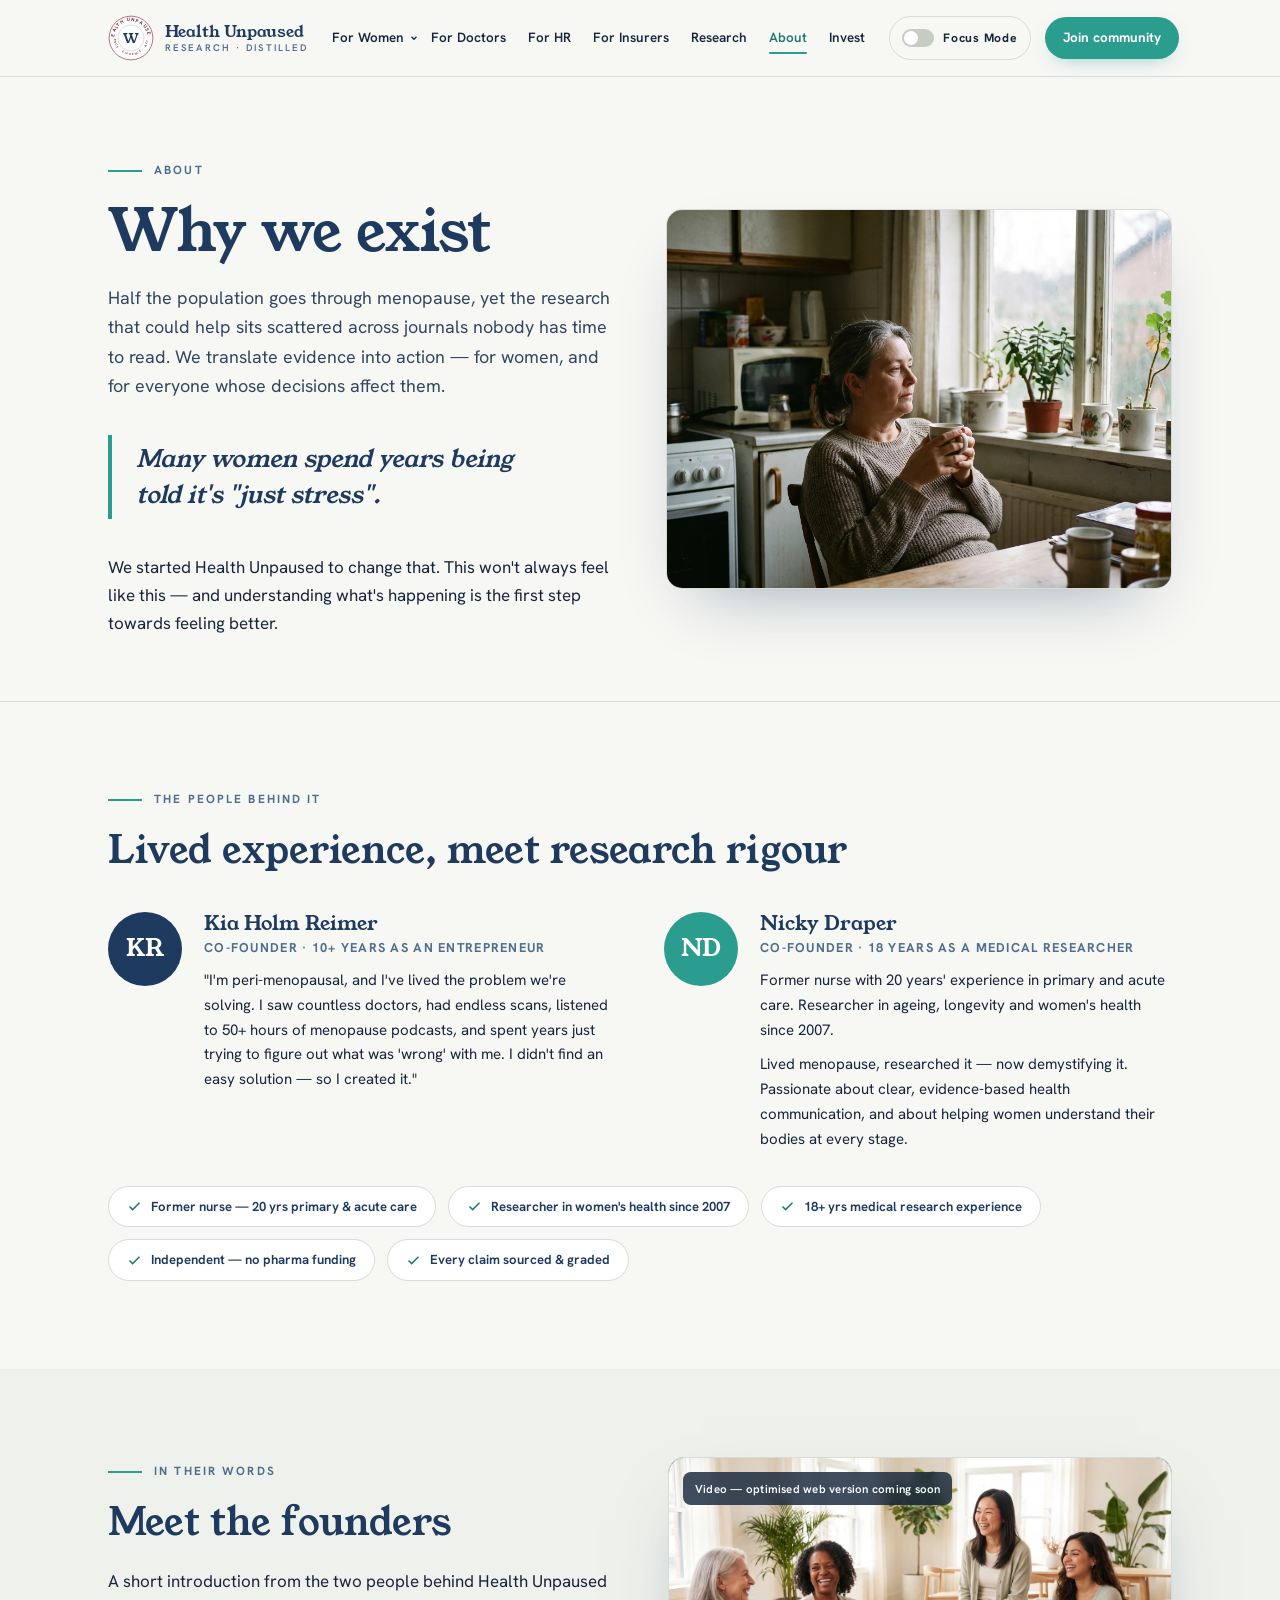
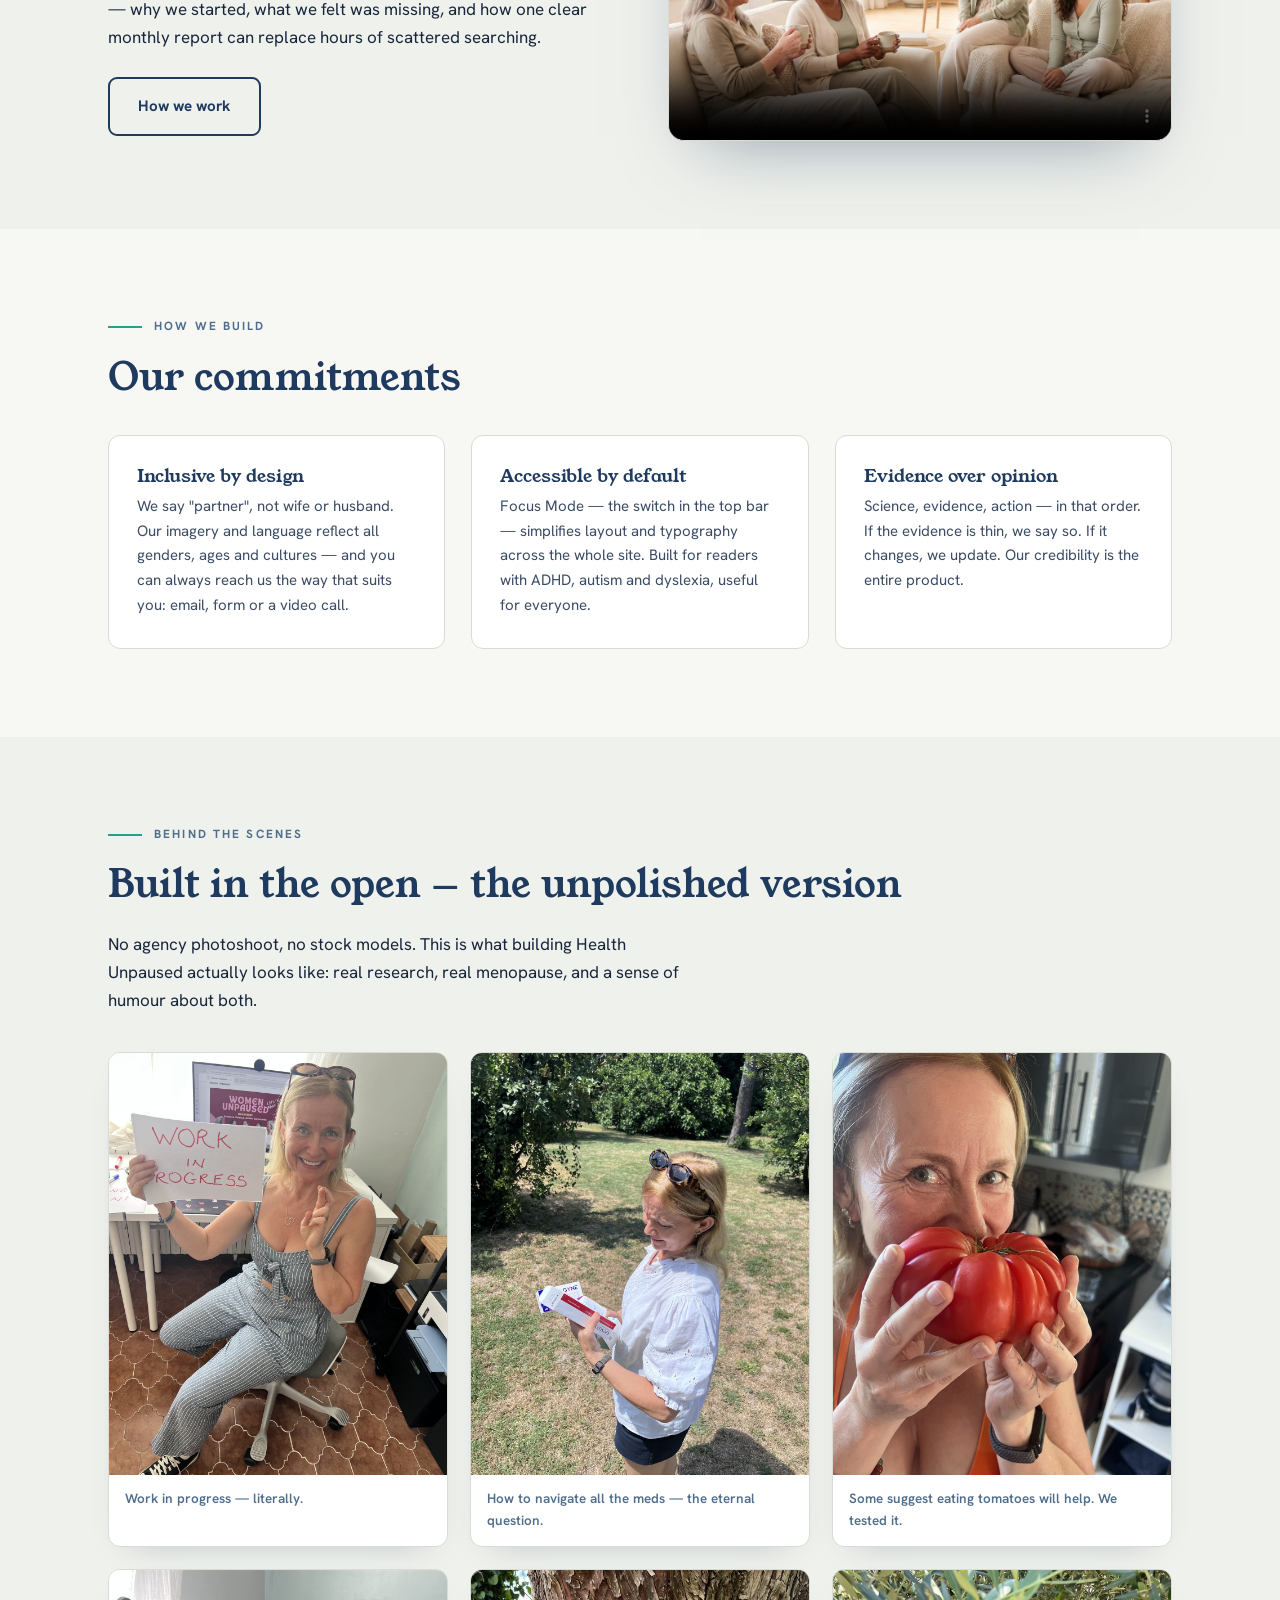
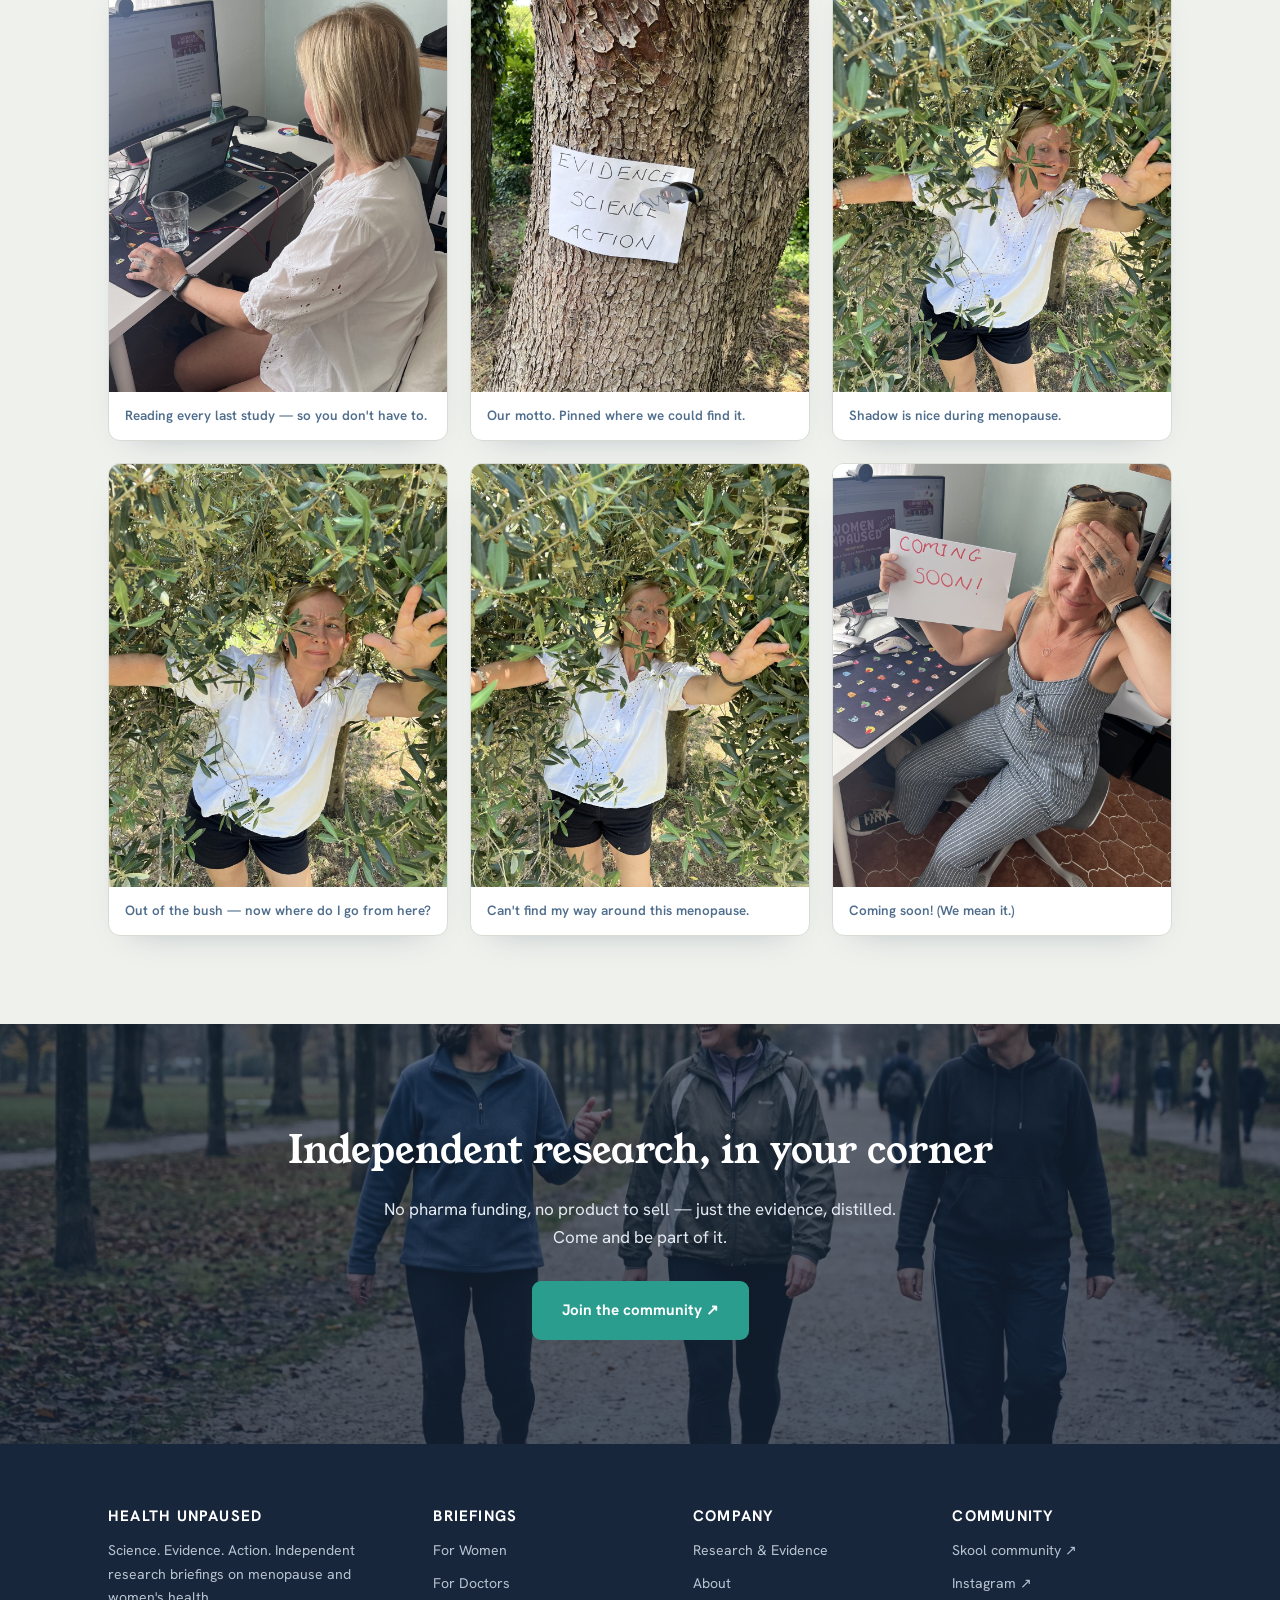
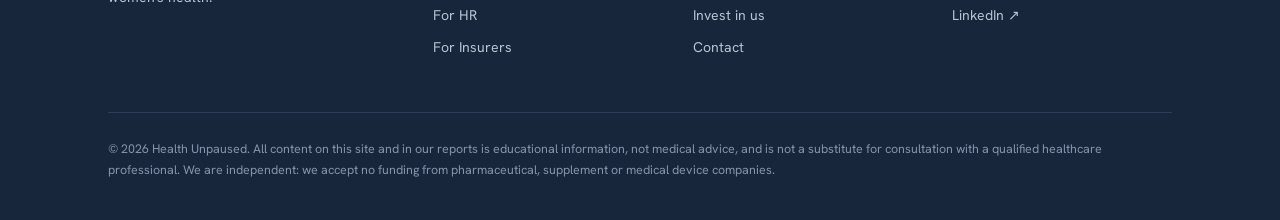
==== commit 2a3d4457: "Recognition before education: experiential hero, documentary photography, brain-fog prominence, ment" ====
--- a/about.html
+++ b/about.html
@@ -71,9 +71,11 @@
           <p class="eyebrow">About</p>
           <h1>Why we exist</h1>
           <p class="lede">Half the population goes through menopause, yet the research that could help sits scattered across journals nobody has time to read. We translate evidence into action — for women, and for everyone whose decisions affect them.</p>
+          <p class="pullquote">Many women spend years being told it's "just stress".</p>
+          <p style="max-width:62ch">We started Health Unpaused to change that. This won't always feel like this — and understanding what's happening is the first step towards feeling better.</p>
         </div>
         <div class="split-media">
-          <div class="frame-img"><img src="assets/img/hero-woman.webp" alt="A woman reading with a cup of coffee by a bright window, calm and unhurried" loading="eager"></div>
+          <div class="frame-img"><img src="assets/img/doc/coffee-dawn.webp" alt="A woman sitting quietly with a mug of coffee by the window at dawn, taking a moment before the day begins" loading="eager"></div>
         </div>
       </div>
     </div>
@@ -98,7 +100,8 @@
           <div>
             <h3>Nicky Draper</h3>
             <div class="role">Co-founder · 18 years as a medical researcher</div>
-            <p>Former nurse with 20 years' experience in primary and acute care. Researcher in ageing, longevity and women's health since 2007. Lived menopause, researched it — now demystifying it. Passionate about clear, evidence-based health communication and empowering women to understand their bodies at every stage.</p>
+            <p>Former nurse with 20 years' experience in primary and acute care. Researcher in ageing, longevity and women's health since 2007.</p>
+            <p style="margin-top:10px">Lived menopause, researched it — now demystifying it. Passionate about clear, evidence-based health communication, and about helping women understand their bodies at every stage.</p>
           </div>
         </div>
       </div>
@@ -199,7 +202,7 @@
 
   <!-- CLOSING CTA (image band) -->
   <section class="imgband imgband--center" aria-label="Join the community">
-    <img src="assets/img/walking.webp" alt="Three women walking together on a tree-lined path in golden light" data-parallax>
+    <img src="assets/img/doc/walking.webp" alt="Three women of different ages and backgrounds walking together in a park, one laughing" data-parallax>
     <div class="wrap" style="text-align:center;padding-block:20px">
       <h2 style="margin-inline:auto">Independent research, in your corner</h2>
       <p style="margin:14px auto 30px;max-width:52ch">No pharma funding, no product to sell — just the evidence, distilled. Come and be part of it.</p>
--- a/assets/css/theme.css
+++ b/assets/css/theme.css
@@ -45,8 +45,10 @@
 
 *{margin:0;padding:0;box-sizing:border-box}
 html{scroll-behavior:smooth}
-/* pre-reveal X-offsets & tilted cards must never widen the page */
-html,body{overflow-x:clip}
+/* Pre-reveal X-offsets & tilted cards must never widen the page.
+   IMPORTANT: clip lives on main/footer — NEVER on html/body, where it
+   kills touch scrolling entirely (root propagation). */
+main,footer{overflow-x:clip}
 body{
   font-family:var(--body);
   background:var(--paper);
@@ -89,7 +91,7 @@
 /* ---------- Header ---------- */
 header{
   position:sticky;top:0;z-index:50;background:rgba(247,247,244,.92);
-  backdrop-filter:blur(10px);border-bottom:1px solid var(--line);
+  -webkit-backdrop-filter:blur(10px);backdrop-filter:blur(10px);border-bottom:1px solid var(--line);
   transition:box-shadow .25s;
 }
 header.scrolled{box-shadow:0 10px 30px -18px rgba(31,58,95,.28)}
@@ -313,7 +315,7 @@
 .video-frame .poster-note{
   position:absolute;left:14px;top:14px;right:14px;width:max-content;max-width:calc(100% - 28px);
   background:rgba(23,38,59,.82);color:#fff;pointer-events:none;
-  font-size:.72rem;font-weight:600;letter-spacing:.02em;padding:7px 12px;border-radius:8px;backdrop-filter:blur(4px);
+  font-size:.72rem;font-weight:600;letter-spacing:.02em;padding:7px 12px;border-radius:8px;-webkit-backdrop-filter:blur(4px);backdrop-filter:blur(4px);
 }
 .video-frame .play{
   position:absolute;inset:0;display:flex;align-items:center;justify-content:center;pointer-events:none;
@@ -384,7 +386,7 @@
 /* floating mini report tag on the portrait */
 .hero-portrait .float-tag{
   position:absolute;left:16px;bottom:16px;right:16px;background:rgba(255,255,255,.94);
-  backdrop-filter:blur(6px);border-radius:12px;padding:14px 16px;
+  -webkit-backdrop-filter:blur(6px);backdrop-filter:blur(6px);border-radius:12px;padding:14px 16px;
   box-shadow:0 12px 30px -12px rgba(31,58,95,.4);
   display:flex;align-items:center;gap:12px;
   animation:tagrise .9s .5s both cubic-bezier(.22,.61,.36,1);
@@ -457,6 +459,8 @@
 .brief--tilt{transform:rotate(1.4deg);transition:transform .4s cubic-bezier(.22,.61,.36,1)}
 .brief--tilt:hover{transform:rotate(0deg)}
 body.focus .brief--tilt,body.focus .brief--tilt:hover{transform:none}
+/* mobile: card is full-width — the tilt pokes past the viewport edge, so flatten it */
+@media(max-width:980px){.brief--tilt,.brief--tilt:hover{transform:none}}
 
 /* ============ problem card icons ============ */
 .card .card-ico{
@@ -492,6 +496,39 @@
 }
 .cred-strip svg{flex:none;stroke:var(--teal-dark)}
 .panel .cred-strip span{background:var(--paper)}
+
+/* ============ recognition (experiential) components ============ */
+/* rotating hero question */
+.q-rotate{
+  font-family:var(--display);font-style:italic;font-size:clamp(1.15rem,2.4vw,1.6rem);
+  color:var(--teal-dark);min-height:2.2em;display:block;margin-bottom:14px;
+}
+.q-rotate .q{opacity:0;transition:opacity .6s ease;position:absolute}
+.q-rotate .q.show{opacity:1;position:static}
+body.focus .q-rotate .q{opacity:1;position:static;display:block;font-size:1.05rem;margin-bottom:2px}
+
+/* recognition photo cards */
+.recog-grid{display:grid;grid-template-columns:repeat(2,1fr);gap:26px}
+@media(max-width:720px){.recog-grid{grid-template-columns:1fr}}
+.recog-card{
+  position:relative;border-radius:14px;overflow:hidden;margin:0;
+  border:1px solid var(--line);box-shadow:0 18px 44px -28px rgba(31,58,95,.45);
+}
+.recog-card img{width:100%;aspect-ratio:16/10;object-fit:cover;display:block}
+.recog-card figcaption{
+  position:absolute;left:0;right:0;bottom:0;
+  padding:44px 22px 18px;color:#fff;
+  font-family:var(--display);font-style:italic;font-size:1.05rem;line-height:1.4;
+  background:linear-gradient(180deg,transparent,rgba(23,38,59,.88));
+}
+body.focus .recog-card figcaption{position:static;background:var(--panel);color:var(--navy);padding:16px 18px}
+
+/* pull quote */
+.pullquote{
+  border-left:4px solid var(--teal);padding:6px 0 6px 24px;margin:34px 0;
+  font-family:var(--display);font-style:italic;font-size:clamp(1.15rem,2.2vw,1.5rem);
+  line-height:1.5;color:var(--navy);max-width:30ch;
+}
 
 /* ============ behind-the-scenes gallery (real photos) ============ */
 .bts-grid{display:grid;grid-template-columns:repeat(3,1fr);gap:22px}
@@ -561,8 +598,6 @@
 }
 /* mobile-menu CTA: hidden on desktop (the bar has its own .nav-cta) */
 .nav-join-mobile{display:none!important}
-/* body scroll-lock while the burger menu is open */
-html.menu-open,html.menu-open body{overflow:hidden}
 @media(max-width:1100px){
   .nav-join-mobile{
     display:block!important;order:-1;margin:2px 0 10px;text-align:center;
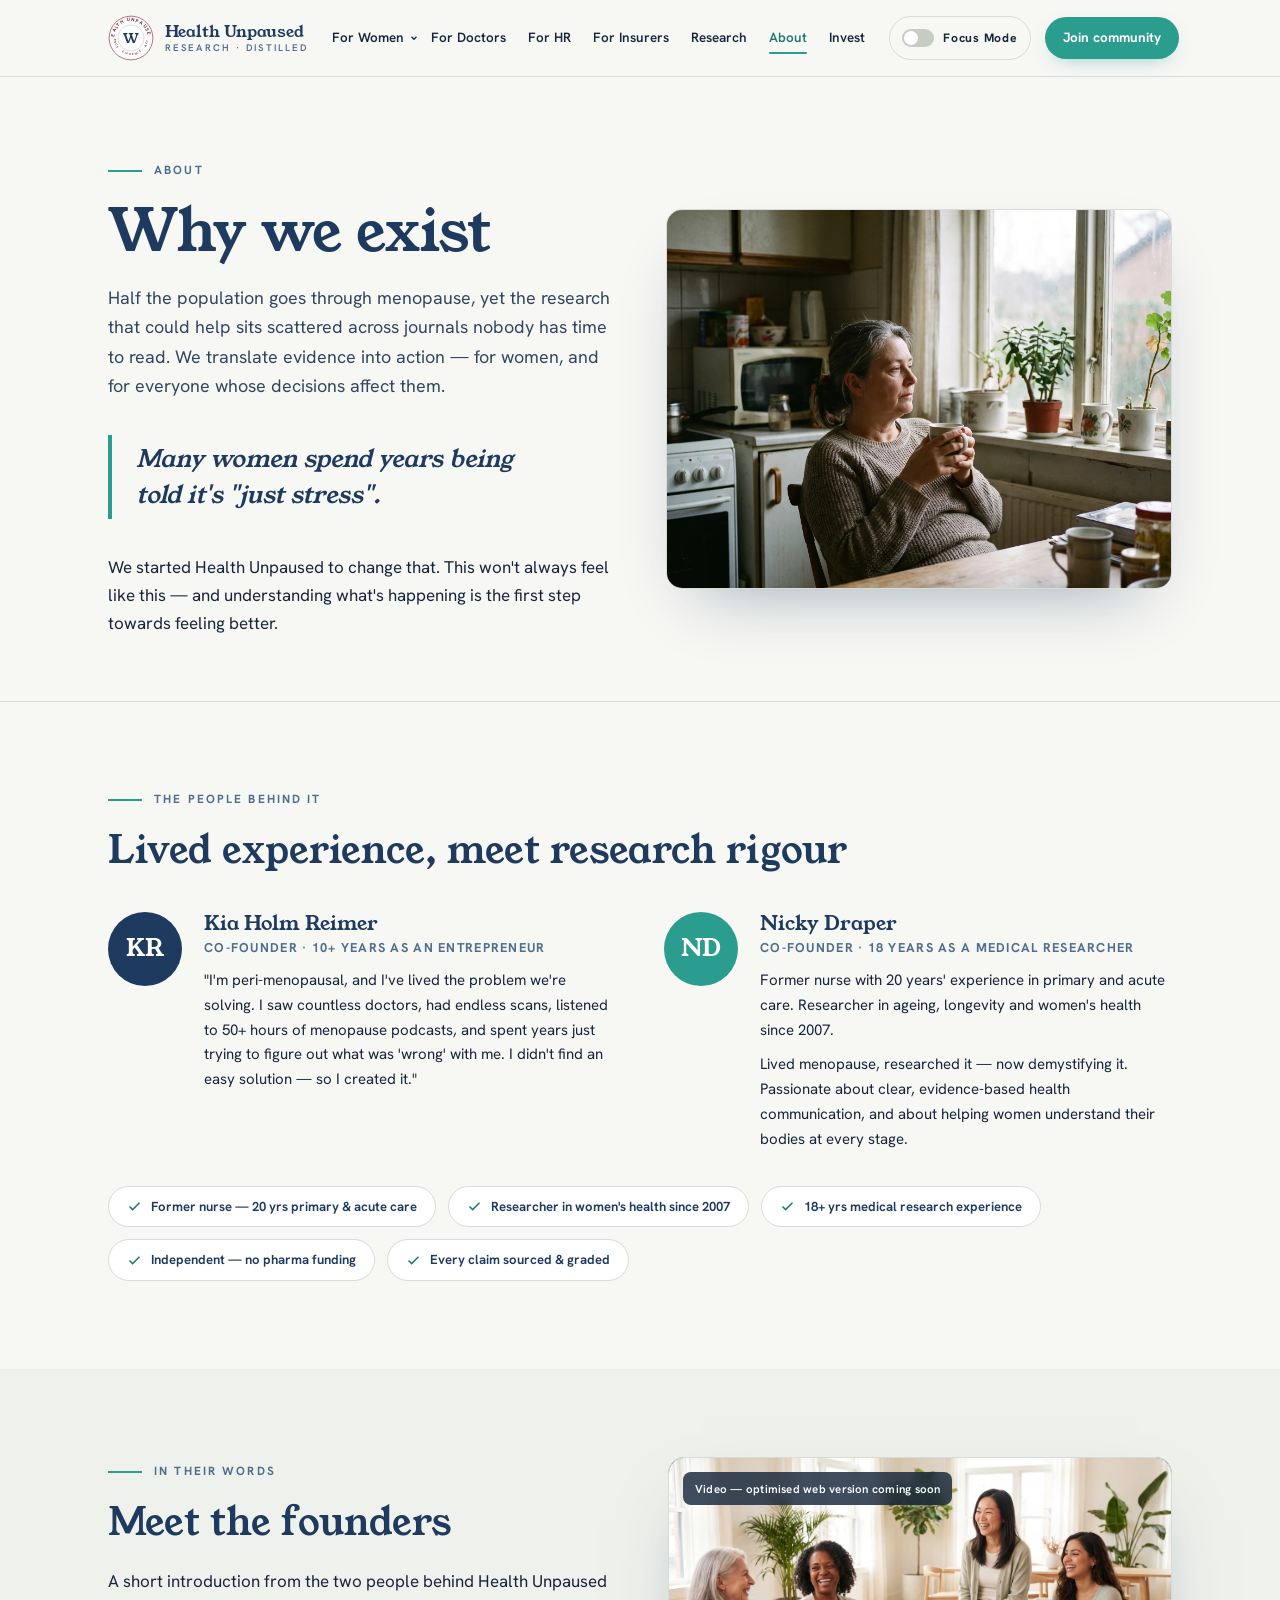
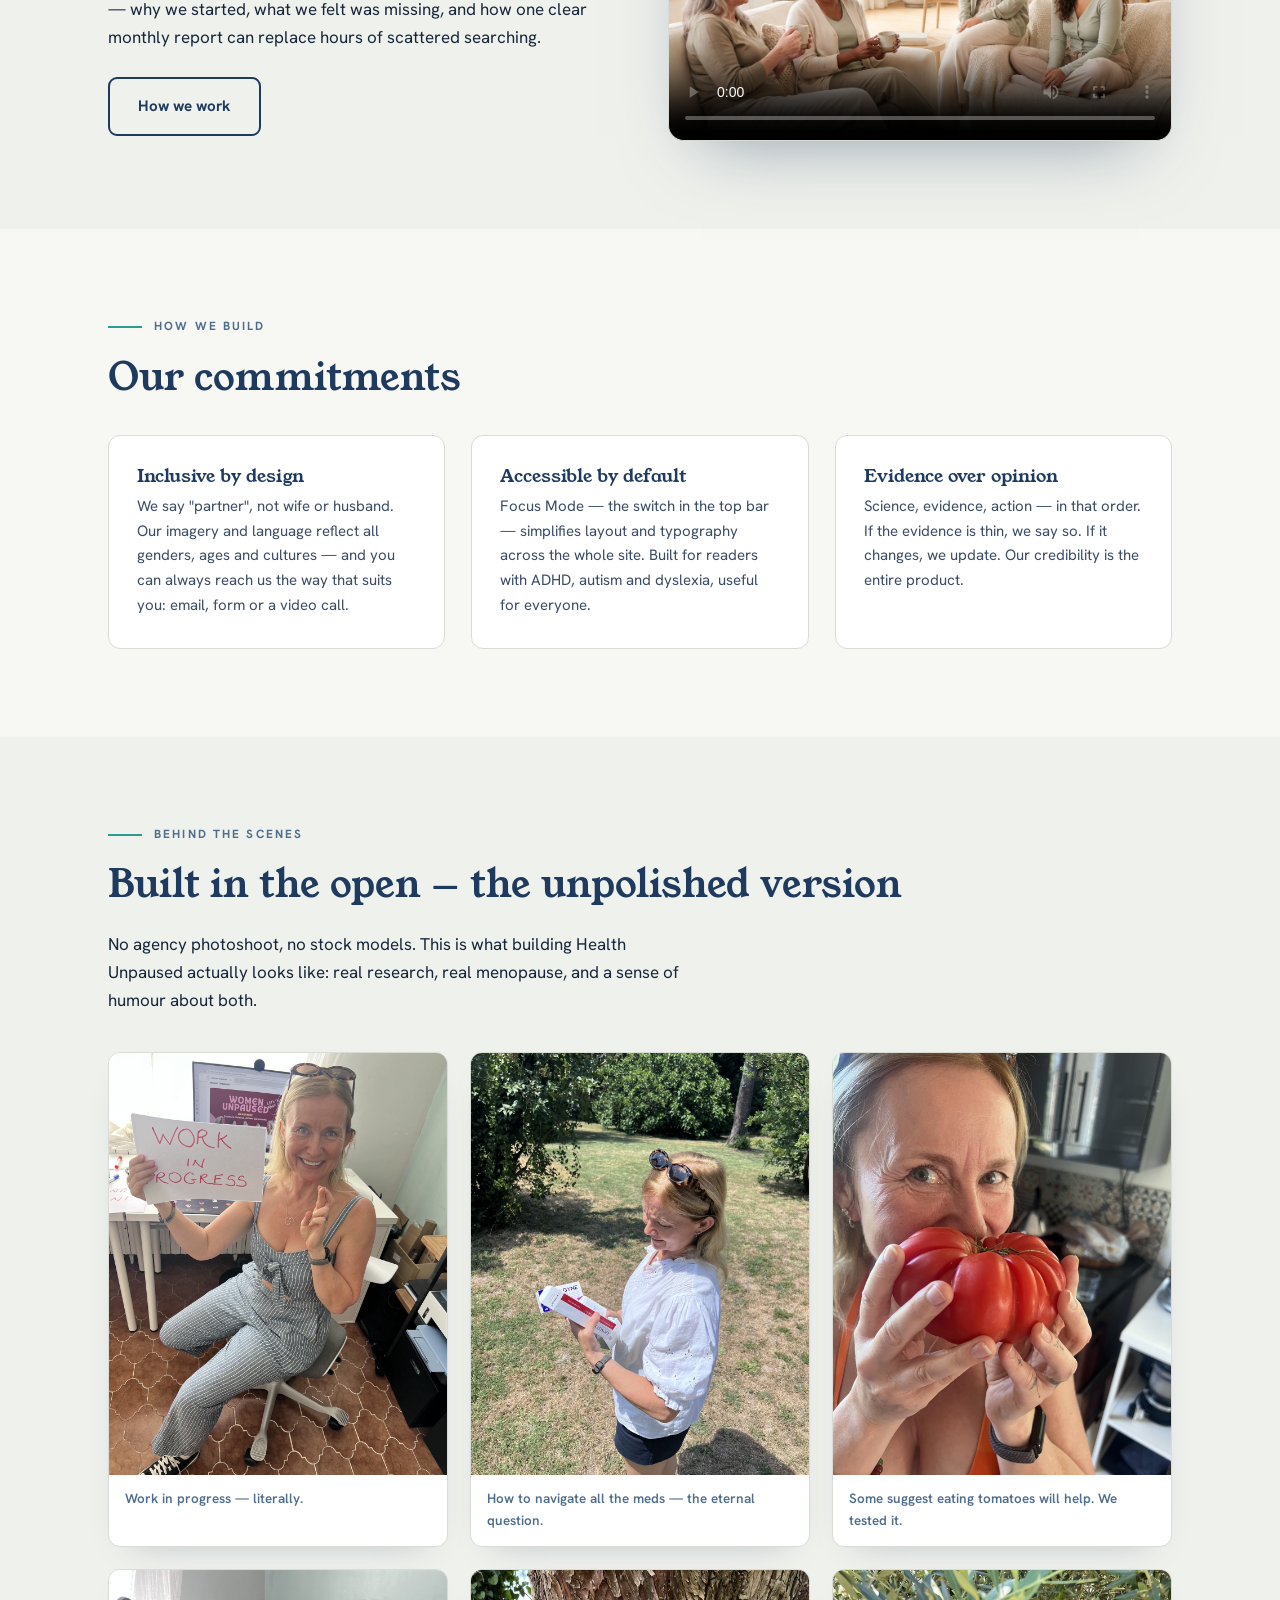
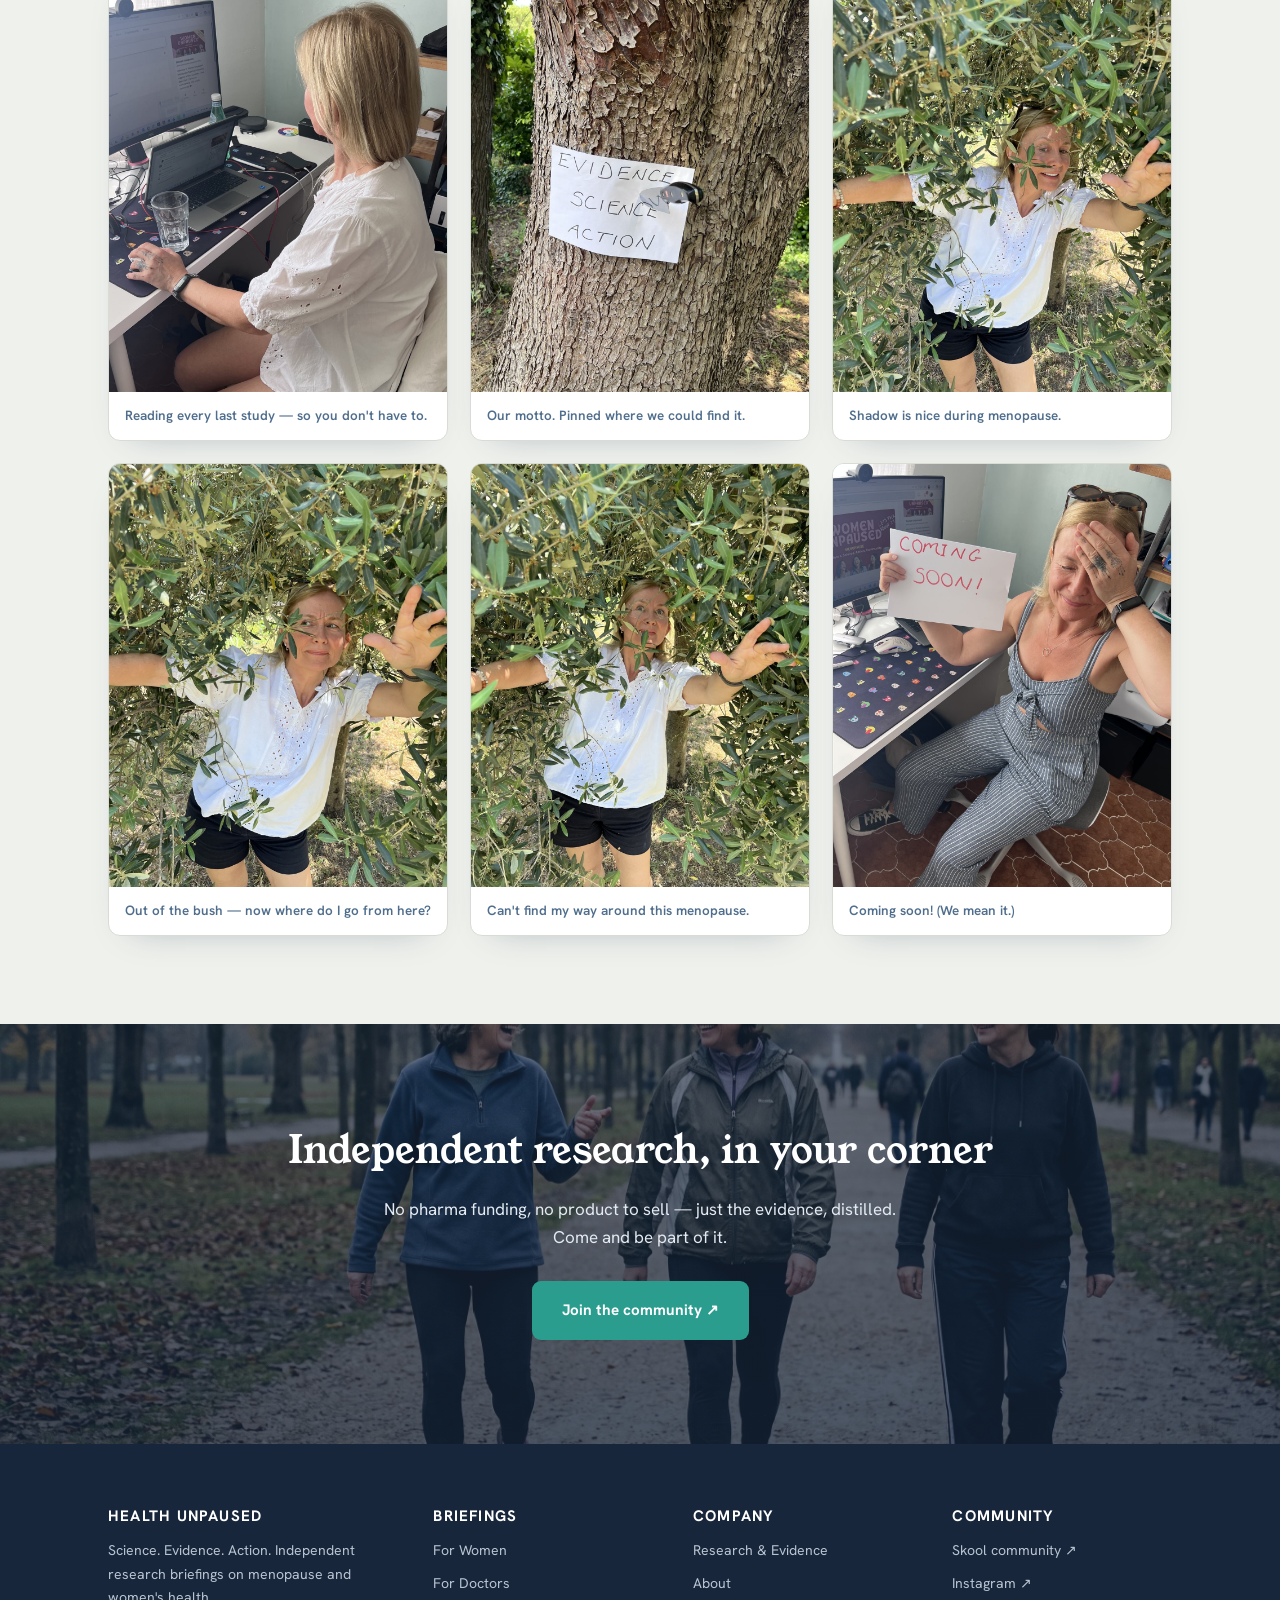
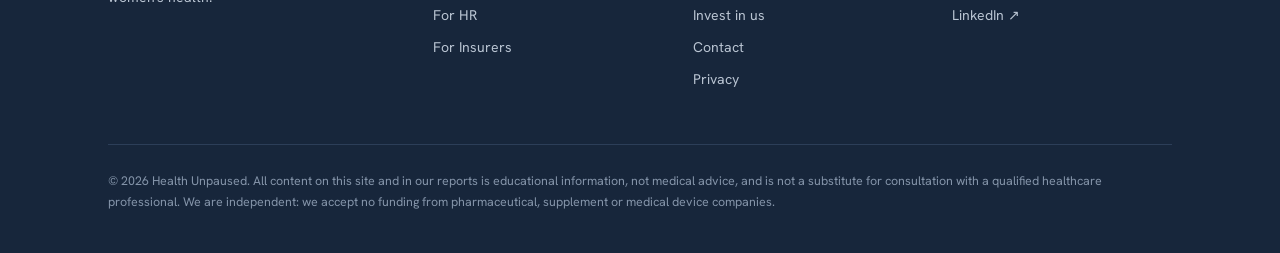
==== commit 8995c51e: "Segment signup form, start landing, privacy notice Co-Authored-By: Claude Fable 5 <noreply@anthropic" ====
--- a/about.html
+++ b/about.html
@@ -235,6 +235,7 @@
           <li><a href="about.html">About</a></li>
           <li><a href="invest.html">Invest in us</a></li>
           <li><a href="mailto:hello@healthunpaused.com">Contact</a></li>
+          <li><a href="privacy.html">Privacy</a></li>
         </ul>
       </div>
       <div>
--- a/assets/css/theme.css
+++ b/assets/css/theme.css
@@ -22,9 +22,13 @@
   src:url('../fonts/hanken-italic-400.woff2') format('woff2');
 }
 
+@font-face{font-family:'Caveat';font-style:normal;font-weight:500 700;font-display:swap;src:url('../fonts/caveat.woff2') format('woff2')}
+
 :root{
   --ink:#17263B;
   --navy:#1F3A5F;
+  --gold:#F2BF4E;
+  --hand:'Caveat',cursive;
   --slate:#4F6D8C;
   --teal:#2A9D8F;
   --teal-dark:#1F7A6F;
@@ -497,6 +501,63 @@
 .cred-strip svg{flex:none;stroke:var(--teal-dark)}
 .panel .cred-strip span{background:var(--paper)}
 
+/* ============ BOLD HERO (v2 formula, HU palette) ============ */
+.hero-bold{
+  background:linear-gradient(160deg,#28496F 0%,var(--navy) 55%,#142942 100%);
+  color:#fff;position:relative;overflow:hidden;padding:64px 0 0;
+}
+.hero-bold::before{content:"";position:absolute;left:-16%;top:-12%;width:56%;height:125%;
+  background:radial-gradient(closest-side,rgba(42,157,143,.35),rgba(42,157,143,0));border-radius:50%;pointer-events:none}
+.hero-bold::after{content:"";position:absolute;right:-8%;top:30%;width:30%;height:60%;
+  background:radial-gradient(closest-side,rgba(242,191,78,.14),transparent);border-radius:50%;pointer-events:none}
+.hero-bold .wrap{position:relative;z-index:1}
+.hb-part{display:inline-flex;align-items:center;gap:8px;background:rgba(255,255,255,.1);border:1px solid rgba(255,255,255,.2);
+  border-radius:999px;padding:7px 16px;font-size:.76rem;font-weight:700;letter-spacing:.08em;color:#CFE0EF;margin-bottom:24px}
+.hb-qs{display:block;min-height:2.4em;margin-bottom:8px;position:relative}
+.hb-qs .q{font-family:var(--hand);font-weight:600;font-size:clamp(1.7rem,3.4vw,2.6rem);line-height:1.08;
+  color:#9FD8D0;transform:rotate(-1deg);display:inline-block;opacity:0;transition:opacity .6s ease;position:absolute;left:0;top:0}
+.hb-qs .q.show{opacity:1;position:static}
+body.focus .hb-qs .q{opacity:1;position:static;display:block;transform:none;font-size:1.15rem;margin-bottom:2px}
+.hb-title{font-family:var(--body);font-weight:800;letter-spacing:.01em;line-height:.95;text-transform:uppercase;
+  color:#fff;font-size:clamp(2.6rem,7vw,5.4rem)}
+.hb-title em{font-style:normal;color:var(--gold)}
+.hb-chip{display:inline-block;margin-top:18px;color:var(--gold);font-weight:800;letter-spacing:.3em;text-transform:uppercase;
+  font-size:clamp(.85rem,1.5vw,1.05rem)}
+.hb-sub{margin-top:10px;font-weight:700;font-size:clamp(1rem,2vw,1.3rem);color:#E8EEF5;max-width:44ch}
+.btn-gold{display:inline-block;background:var(--gold);color:#3C2E07;text-decoration:none;
+  font-weight:800;letter-spacing:.06em;text-transform:uppercase;font-size:.95rem;
+  padding:17px 34px;border-radius:999px;box-shadow:0 14px 34px -12px rgba(0,0,0,.45);
+  transition:transform .18s,box-shadow .18s,background .18s;border:none;cursor:pointer;font-family:var(--body)}
+.btn-gold:hover{background:#F7CD6F;transform:translateY(-2px) rotate(-.5deg);box-shadow:0 20px 40px -14px rgba(0,0,0,.5)}
+.btn-linelight{color:#fff;text-decoration:none;font-weight:700;border-bottom:2px solid #9FD8D0;padding-bottom:3px;position:relative}
+.btn-linelight::after{content:"";position:absolute;inset:-12px -10px}
+.btn-linelight:hover{border-color:#fff}
+.hb-chips{display:flex;gap:10px;flex-wrap:wrap;margin-top:22px}
+.hb-chips span{display:inline-flex;align-items:center;gap:7px;background:rgba(255,255,255,.09);border:1px solid rgba(255,255,255,.18);
+  border-radius:999px;padding:7px 14px;font-size:.76rem;font-weight:650;color:#CFE0EF}
+.hb-chips svg{flex:none;stroke:var(--gold)}
+.hb-photo{margin-top:44px;position:relative}
+.hb-photo img{width:100%;aspect-ratio:21/8;object-fit:cover;border-radius:22px 22px 0 0;display:block}
+.hb-photo::after{content:"";position:absolute;inset:0;border-radius:22px 22px 0 0;background:linear-gradient(180deg,rgba(20,41,66,.22),transparent 42%)}
+.hb-note{font-family:var(--hand);font-weight:700;color:#fff;font-size:clamp(1.7rem,3.2vw,2.5rem);line-height:1.02;text-align:center;
+  position:absolute;top:-30px;right:5%;transform:rotate(-6deg);z-index:2;text-shadow:0 2px 14px rgba(20,41,66,.6)}
+.hb-note svg{display:block;margin:6px auto 0;width:78%}
+@media(max-width:900px){.hb-photo img{aspect-ratio:16/9}.hb-note{top:-24px;right:3%}}
+@media(max-width:560px){.hb-photo img{aspect-ratio:4/3}}
+
+/* homepage marquee (sage) */
+.marquee-hu{background:var(--sage);color:#1E3A33;overflow:hidden;padding:13px 0;border-block:3px solid var(--navy)}
+.marquee-hu .track{display:flex;white-space:nowrap;animation:huslide 26s linear infinite;font-weight:800;text-transform:uppercase;letter-spacing:.18em;font-size:.85rem}
+.marquee-hu span{padding:0 18px;flex:none}
+@keyframes huslide{from{transform:translateX(0)}to{transform:translateX(-50%)}}
+
+/* focus mode: calm the bold hero */
+body.focus .hero-bold::before,body.focus .hero-bold::after{display:none}
+body.focus .marquee-hu{display:none}
+body.focus .hb-note{position:static;transform:none;text-shadow:none;color:#9FD8D0;display:block;margin-bottom:10px}
+body.focus .btn-gold:hover{transform:none}
+@media(prefers-reduced-motion:reduce){.marquee-hu .track{animation:none}}
+
 /* ============ recognition (experiential) components ============ */
 /* rotating hero question */
 .q-rotate{
@@ -660,3 +721,41 @@
   .person{flex-direction:column;gap:14px}
   .avatar{width:56px;height:56px;font-size:1.2rem}
 }
+
+/* ============ SEGMENT SIGNUP (→ Klaviyo lists) ============ */
+.signup{
+  background:var(--navy);color:#fff;border-radius:18px;padding:34px 32px;
+  box-shadow:0 30px 70px -34px rgba(31,58,95,.55);position:relative;overflow:hidden;
+}
+.signup::before{content:"";position:absolute;right:-12%;top:-40%;width:44%;height:140%;
+  background:radial-gradient(closest-side,rgba(42,157,143,.35),transparent);border-radius:50%;pointer-events:none}
+.signup>*{position:relative;z-index:1}
+.signup .eyebrow{color:#9FD8D0}
+.signup .eyebrow::before{background:var(--gold)}
+.signup h2,.signup h3{color:#fff}
+.signup__intro{color:#CFE0EF;max-width:52ch;margin-top:8px}
+.signup__fields{display:grid;grid-template-columns:1.1fr 1.3fr auto;gap:12px;align-items:end;margin-top:26px}
+.signup label{display:block;font-size:.78rem;font-weight:700;letter-spacing:.08em;text-transform:uppercase;color:#CFE0EF;margin-bottom:7px}
+.signup select,.signup input[type=email]{
+  width:100%;min-height:52px;border-radius:12px;border:1.5px solid rgba(255,255,255,.22);
+  background:#fff;color:var(--ink);font-family:var(--body);font-size:1rem;padding:12px 14px;
+}
+.signup select{appearance:none;-webkit-appearance:none;
+  background-image:url("data:image/svg+xml,%3Csvg xmlns='http://www.w3.org/2000/svg' viewBox='0 0 24 24' fill='none' stroke='%231F3A5F' stroke-width='3'%3E%3Cpath d='M6 9l6 6 6-6'/%3E%3C/svg%3E");
+  background-repeat:no-repeat;background-position:right 14px center;background-size:14px;padding-right:40px}
+.signup select:focus-visible,.signup input:focus-visible{outline:3px solid var(--gold);outline-offset:2px}
+.signup .btn-gold{min-height:52px;white-space:nowrap;padding-inline:26px}
+.signup label.signup__consent{display:flex;gap:10px;align-items:flex-start;margin-top:16px;font-size:.84rem;color:#CFE0EF;text-transform:none;letter-spacing:0;font-weight:500}
+.signup__consent input{width:20px;height:20px;margin-top:2px;flex:none;accent-color:var(--gold)}
+.signup__consent a{color:#fff}
+.signup__error{margin-top:12px;background:rgba(242,191,78,.16);border:1px solid rgba(242,191,78,.5);
+  color:#FFE9B3;border-radius:10px;padding:10px 14px;font-size:.9rem}
+.signup__done{margin-top:10px}
+.signup__done .signup__lead{font-family:var(--display);font-size:1.4rem;color:#fff;margin-bottom:10px}
+.signup__done p{color:#CFE0EF;margin-bottom:16px}
+.signup__done .btn-gold{display:inline-block}
+.signup--locked select{pointer-events:none;background-color:#EEF2F6}
+@media(max-width:820px){.signup__fields{grid-template-columns:1fr}.signup .btn-gold{width:100%;text-align:center}}
+@media(max-width:560px){.signup{padding:26px 20px}}
+body.focus .signup{box-shadow:none}
+body.focus .signup::before{display:none}
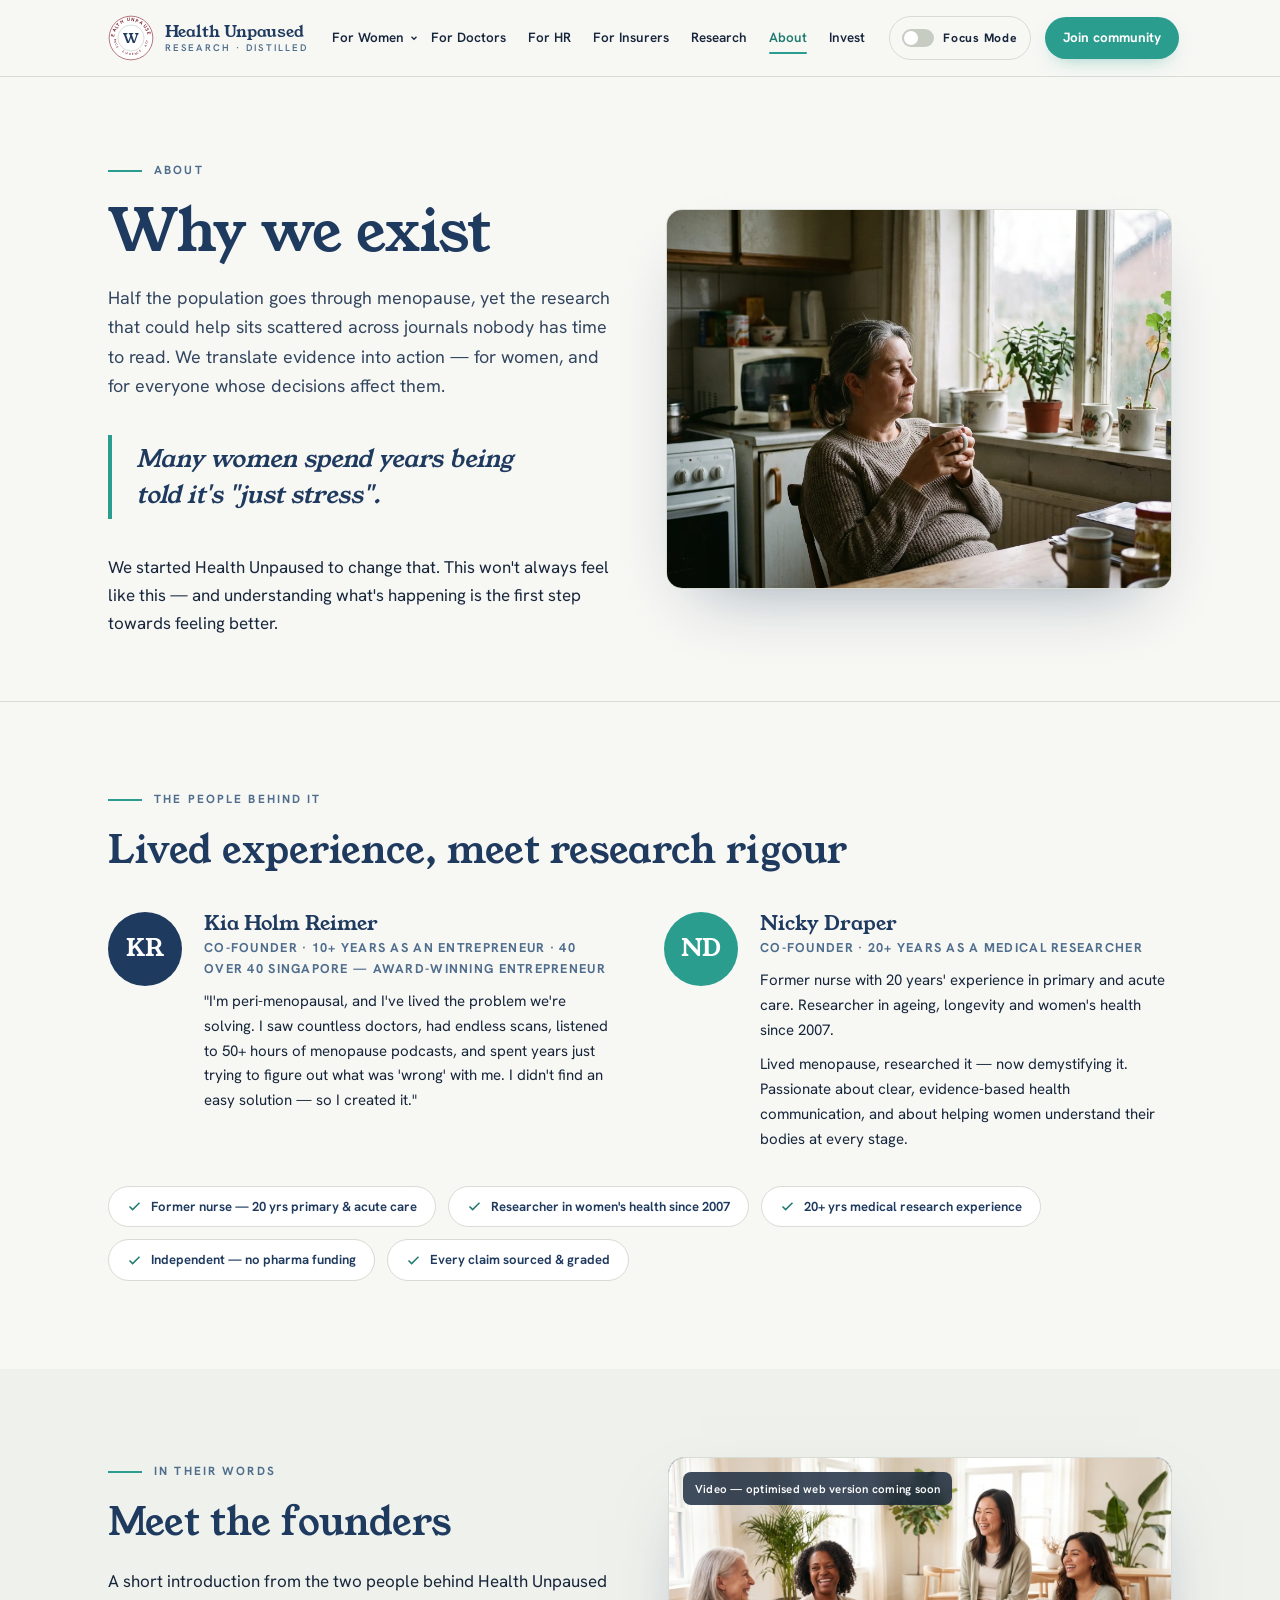
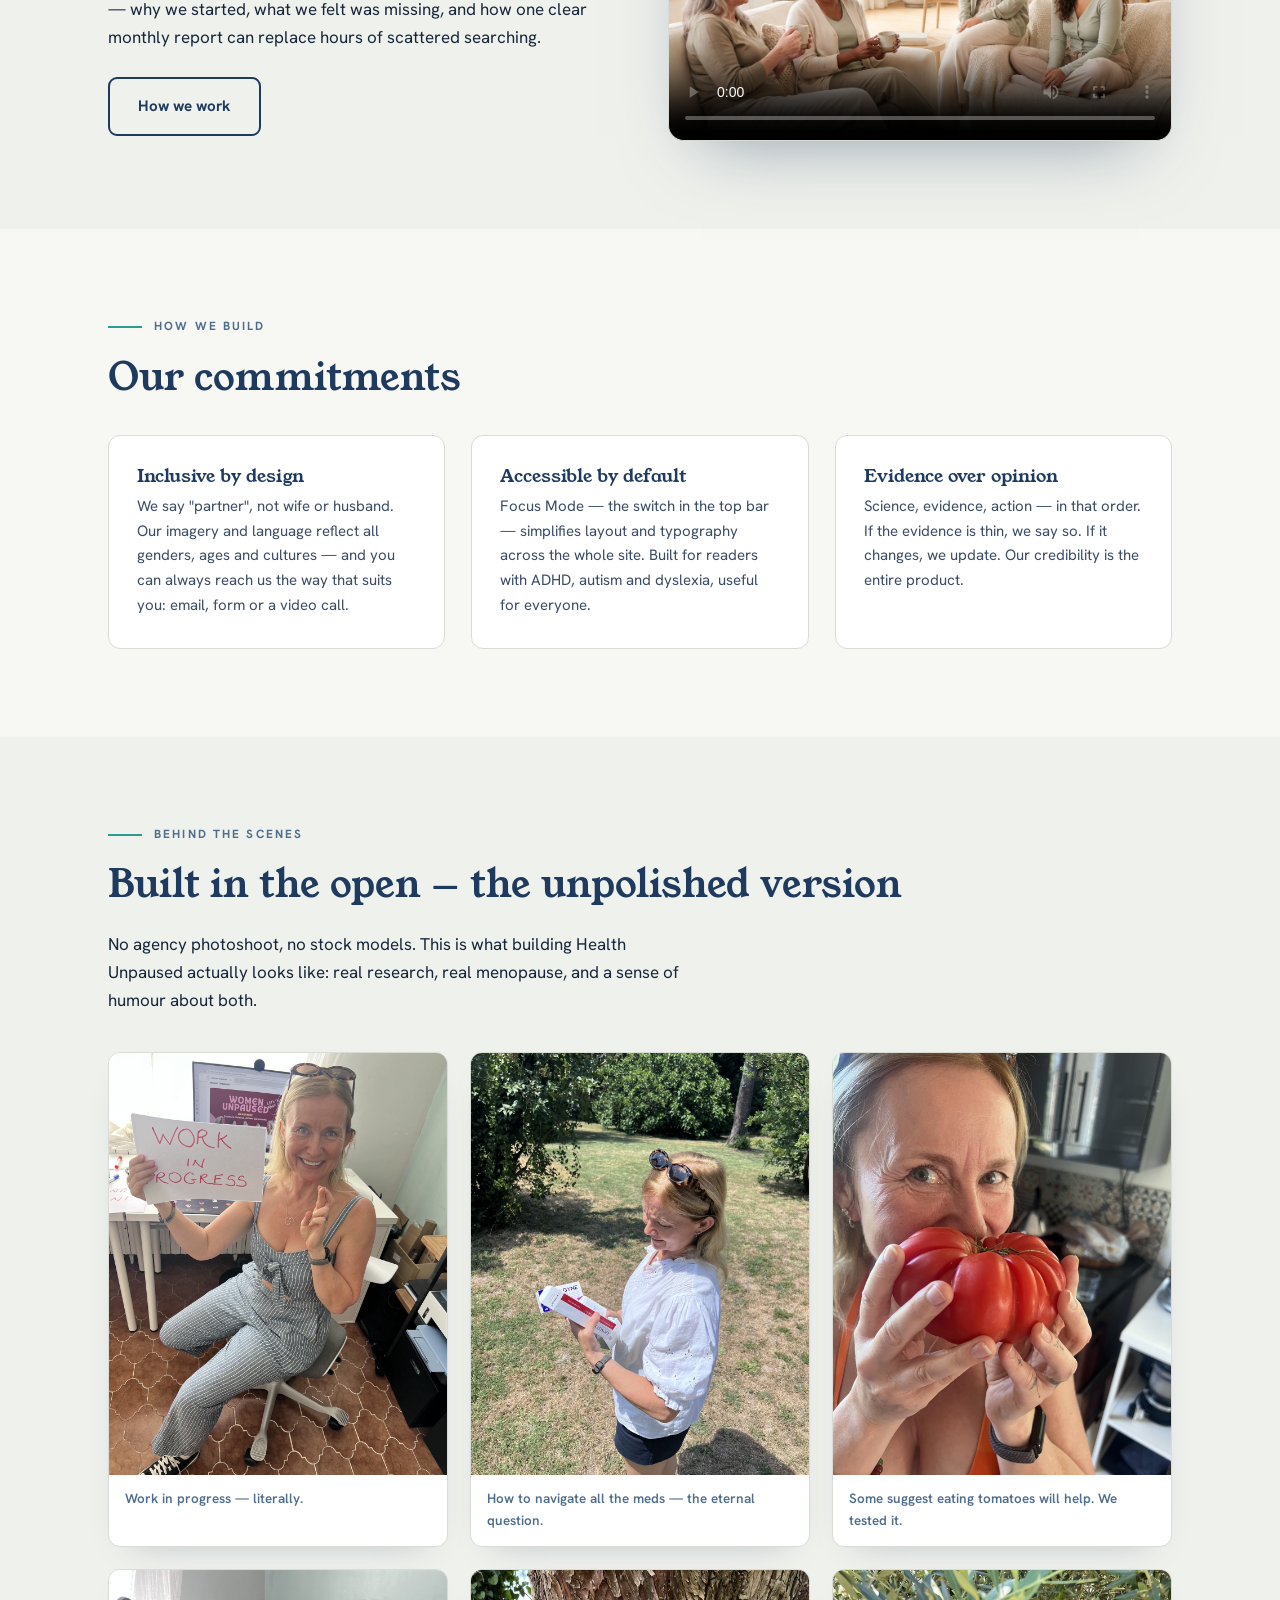
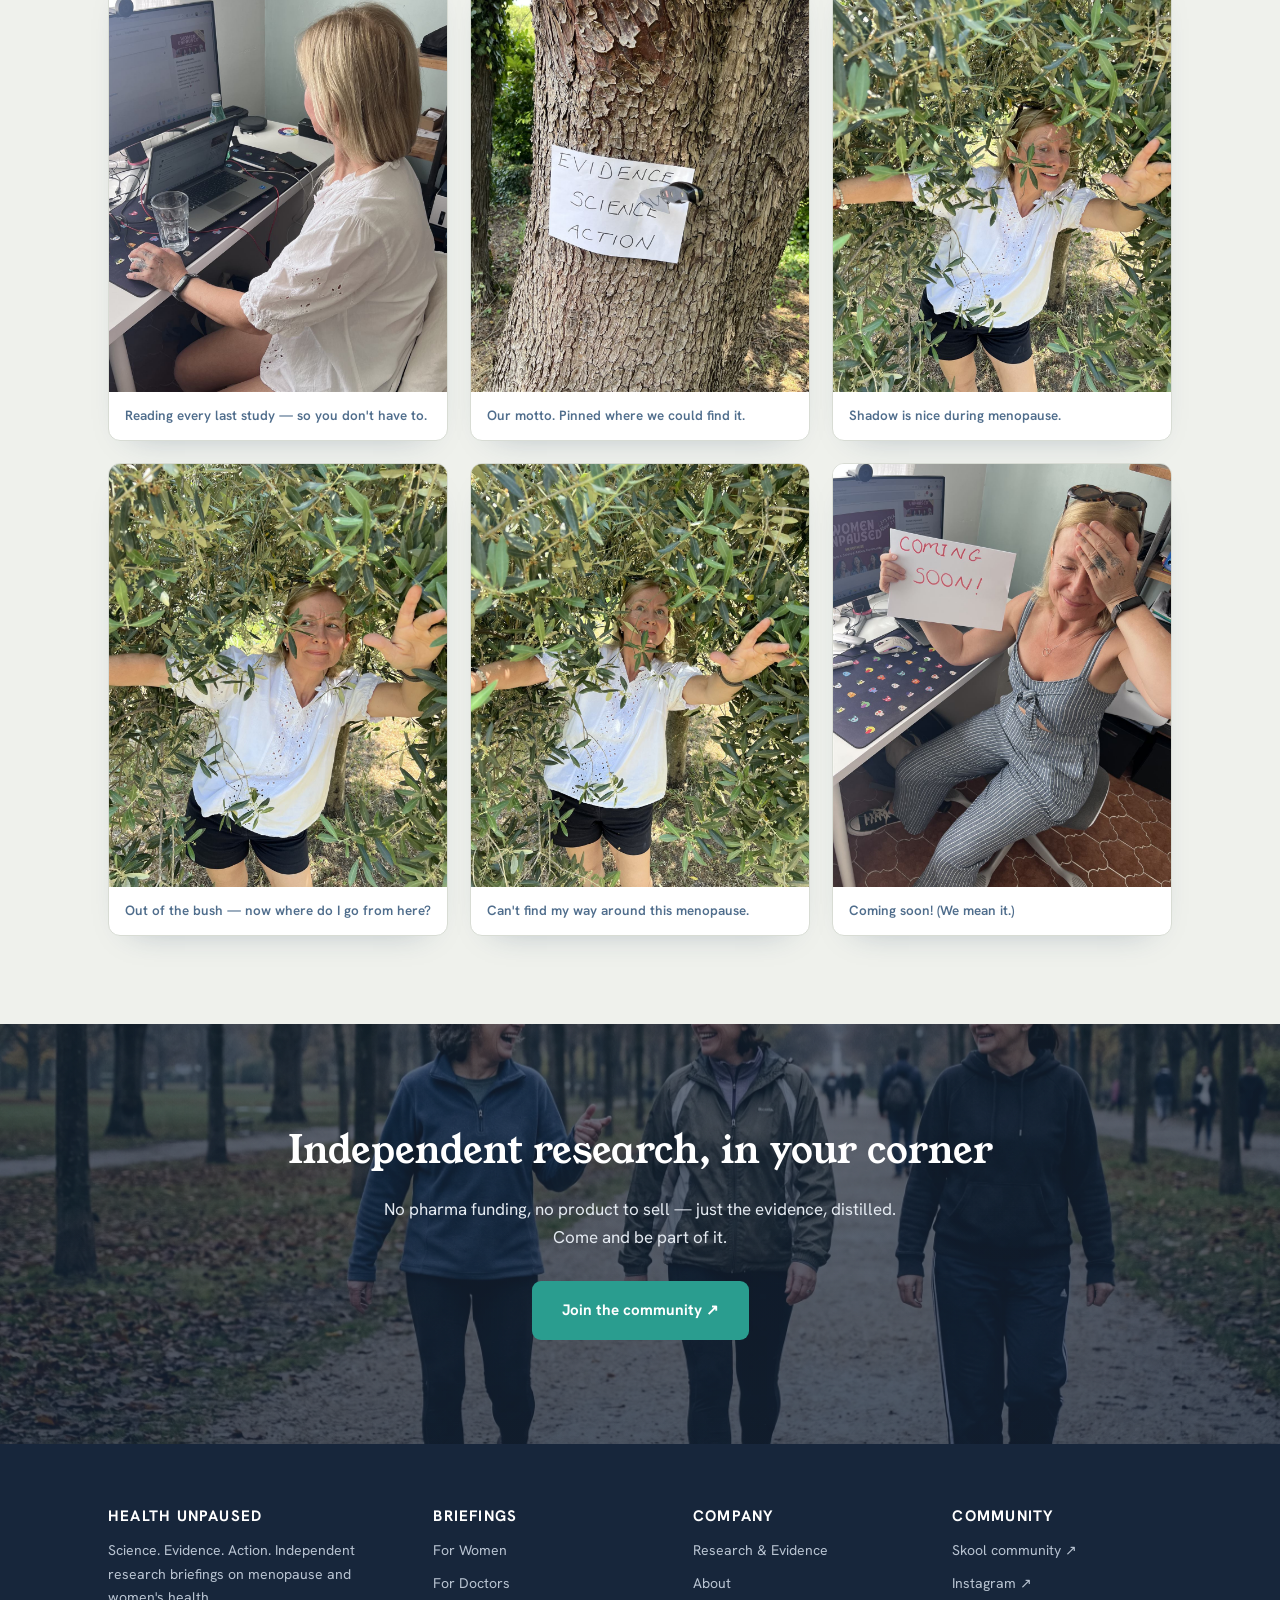
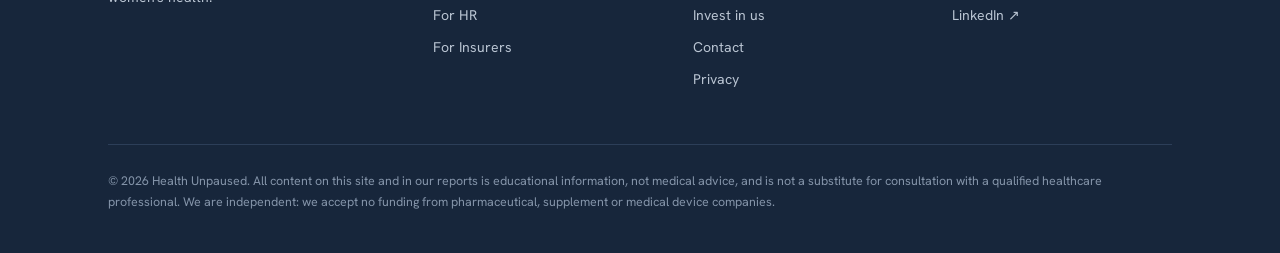
==== commit 04b54e8d: "Kia review Aug 27: Female Health chip, 20+ yrs, 10-min USP, Nicky hero photo, 4 problem cards, invis" ====
--- a/about.html
+++ b/about.html
@@ -6,12 +6,12 @@
 <meta name="viewport" content="width=device-width, initial-scale=1">
 <meta name="robots" content="noindex, nofollow">
 <title>About | Health Unpaused</title>
-<meta name="description" content="Why Health Unpaused exists: two founders — lived experience meets 18+ years of medical research — translating menopause and women's health evidence into action, inclusively and accessibly.">
+<meta name="description" content="Why Health Unpaused exists: two founders — lived experience meets 20+ years of medical research — translating menopause and women's health evidence into action, inclusively and accessibly.">
 <meta name="theme-color" content="#F7F7F4">
 <meta property="og:type" content="website">
 <meta property="og:site_name" content="Health Unpaused">
 <meta property="og:title" content="About | Health Unpaused">
-<meta property="og:description" content="Why Health Unpaused exists: two founders — lived experience meets 18+ years of medical research — translating menopause and women's health evidence into action, inclusively and accessibly.">
+<meta property="og:description" content="Why Health Unpaused exists: two founders — lived experience meets 20+ years of medical research — translating menopause and women's health evidence into action, inclusively and accessibly.">
 <link rel="icon" href="data:image/svg+xml,%3Csvg xmlns='http://www.w3.org/2000/svg' viewBox='0 0 64 64'%3E%3Ccircle cx='32' cy='32' r='30' fill='%23fff' stroke='%238A2432' stroke-width='3'/%3E%3Ctext x='32' y='42' text-anchor='middle' font-family='Georgia,serif' font-size='30' fill='%231F3A5F'%3EW%3C/text%3E%3C/svg%3E">
 <link rel="stylesheet" href="assets/css/theme.css">
 <script src="assets/js/site.js" defer></script>
@@ -91,7 +91,7 @@
           <div class="avatar" aria-hidden="true">KR</div>
           <div>
             <h3>Kia Holm Reimer</h3>
-            <div class="role">Co-founder · 10+ years as an entrepreneur</div>
+            <div class="role">Co-founder · 10+ years as an entrepreneur · 40 over 40 Singapore — award-winning entrepreneur</div>
             <p>"I'm peri-menopausal, and I've lived the problem we're solving. I saw countless doctors, had endless scans, listened to 50+ hours of menopause podcasts, and spent years just trying to figure out what was 'wrong' with me. I didn't find an easy solution — so I created it."</p>
           </div>
         </div>
@@ -99,7 +99,7 @@
           <div class="avatar alt" aria-hidden="true">ND</div>
           <div>
             <h3>Nicky Draper</h3>
-            <div class="role">Co-founder · 18 years as a medical researcher</div>
+            <div class="role">Co-founder · 20+ years as a medical researcher</div>
             <p>Former nurse with 20 years' experience in primary and acute care. Researcher in ageing, longevity and women's health since 2007.</p>
             <p style="margin-top:10px">Lived menopause, researched it — now demystifying it. Passionate about clear, evidence-based health communication, and about helping women understand their bodies at every stage.</p>
           </div>
@@ -108,7 +108,7 @@
       <div class="cred-strip reveal">
         <span><svg width="15" height="15" viewBox="0 0 24 24" fill="none" stroke-width="2.4"><path d="M20 6 9 17l-5-5"/></svg>Former nurse — 20 yrs primary &amp; acute care</span>
         <span><svg width="15" height="15" viewBox="0 0 24 24" fill="none" stroke-width="2.4"><path d="M20 6 9 17l-5-5"/></svg>Researcher in women's health since 2007</span>
-        <span><svg width="15" height="15" viewBox="0 0 24 24" fill="none" stroke-width="2.4"><path d="M20 6 9 17l-5-5"/></svg>18+ yrs medical research experience</span>
+        <span><svg width="15" height="15" viewBox="0 0 24 24" fill="none" stroke-width="2.4"><path d="M20 6 9 17l-5-5"/></svg>20+ yrs medical research experience</span>
         <span><svg width="15" height="15" viewBox="0 0 24 24" fill="none" stroke-width="2.4"><path d="M20 6 9 17l-5-5"/></svg>Independent — no pharma funding</span>
         <span><svg width="15" height="15" viewBox="0 0 24 24" fill="none" stroke-width="2.4"><path d="M20 6 9 17l-5-5"/></svg>Every claim sourced &amp; graded</span>
       </div>
--- a/assets/css/theme.css
+++ b/assets/css/theme.css
@@ -759,3 +759,62 @@
 @media(max-width:560px){.signup{padding:26px 20px}}
 body.focus .signup{box-shadow:none}
 body.focus .signup::before{display:none}
+
+/* ============ SIGNUP v2: multi-field, segment-aware, light variant ============ */
+.signup__grid{display:grid;grid-template-columns:1fr 1fr;gap:14px;margin-top:24px}
+.signup__grid .f--full{grid-column:1/-1}
+.signup__extra{grid-column:1/-1;display:grid;grid-template-columns:1fr 1fr 1fr;gap:14px;
+  padding-top:14px;border-top:1px dashed rgba(255,255,255,.22)}
+.signup__extra[hidden]{display:none}
+.signup input[type=text],.signup input[type=tel]{
+  width:100%;min-height:52px;border-radius:12px;border:1.5px solid rgba(255,255,255,.22);
+  background:#fff;color:var(--ink);font-family:var(--body);font-size:1rem;padding:12px 14px}
+.signup input:focus-visible{outline:3px solid var(--gold);outline-offset:2px}
+.signup .opt{font-weight:500;letter-spacing:0;text-transform:none;opacity:.75}
+.signup__submit{margin-top:18px;width:auto}
+.signup__fields{display:none}
+/* light variant (on dark hero) */
+.signup--light{background:#fff;color:var(--ink);box-shadow:0 30px 70px -30px rgba(0,0,0,.5)}
+.signup--light::before{display:none}
+.signup--light .eyebrow{color:var(--teal-dark)}
+.signup--light h2,.signup--light h3{color:var(--navy);font-size:clamp(1.35rem,2.4vw,1.8rem)}
+.signup--light .signup__intro{color:#3B4C64}
+.signup--light label{color:var(--slate)}
+.signup--light select,.signup--light input[type=email],.signup--light input[type=text],.signup--light input[type=tel]{border-color:var(--line)}
+.signup--light .signup__extra{border-top-color:var(--line)}
+.signup--light label.signup__consent{color:#3B4C64}
+.signup--light label.signup__consent a{color:var(--navy)}
+.signup--light .signup__error{background:#FFF4D6;border-color:#E9C46A;color:#6B4E14}
+.signup--light .signup__done .signup__lead{color:var(--navy)}
+.signup--light .signup__done p{color:#3B4C64}
+@media(max-width:820px){.signup__grid,.signup__extra{grid-template-columns:1fr}.signup__submit{width:100%}}
+
+/* landing hero: statement + form side by side */
+.hb-grid{display:grid;grid-template-columns:1.05fr .95fr;gap:44px;align-items:start;padding-bottom:64px}
+@media(max-width:980px){.hb-grid{grid-template-columns:1fr;gap:34px}}
+
+/* 3-up recognition strip */
+.recog-grid.three{grid-template-columns:repeat(3,1fr)}
+@media(max-width:900px){.recog-grid.three{grid-template-columns:1fr}}
+
+/* global FAQ accordion */
+.faq-list{max-width:760px;margin:36px auto 0}
+.faq{background:#fff;border:1px solid var(--line);border-radius:14px;margin-bottom:12px;overflow:hidden}
+.faq summary{list-style:none;cursor:pointer;display:flex;justify-content:space-between;align-items:center;gap:16px;padding:18px 22px;font-weight:700;color:var(--navy)}
+.faq summary::-webkit-details-marker{display:none}
+.faq summary .pm{flex:none;width:30px;height:30px;border-radius:50%;background:var(--panel);color:var(--navy);display:flex;align-items:center;justify-content:center;font-weight:800;font-size:1.2rem;transition:transform .25s,background .2s}
+.faq[open] summary .pm{transform:rotate(45deg);background:var(--gold)}
+.faq .faq-body{padding:0 22px 20px;color:#3B4C64;font-size:.95rem}
+body.focus .faq[open] summary .pm{transform:none}
+
+.signup__extra{align-items:end}
+
+/* Kia review Aug 27: smaller second hero line, Nicky hero photo aspect, trial pill */
+.hb-title em{font-size:.6em;display:block;margin-top:.18em;letter-spacing:.02em}
+.hb-photo--nicky img{aspect-ratio:1080/666;object-position:center 30%}
+.trial-pill{display:inline-block;margin-top:22px;background:var(--gold);color:#3C2E07;font-weight:800;border-radius:999px;padding:11px 20px;font-size:.88rem;text-decoration:none}
+.trial-pill:hover{background:#F7CD6F}
+.sub-box li b{color:var(--navy)}
+/* rotator crossfade: outgoing fades fast, incoming eases in after — no overlap */
+.hb-qs .q,.q-rotate .q{transition:opacity .22s ease}
+.hb-qs .q.show,.q-rotate .q.show{transition:opacity .55s ease .22s}
